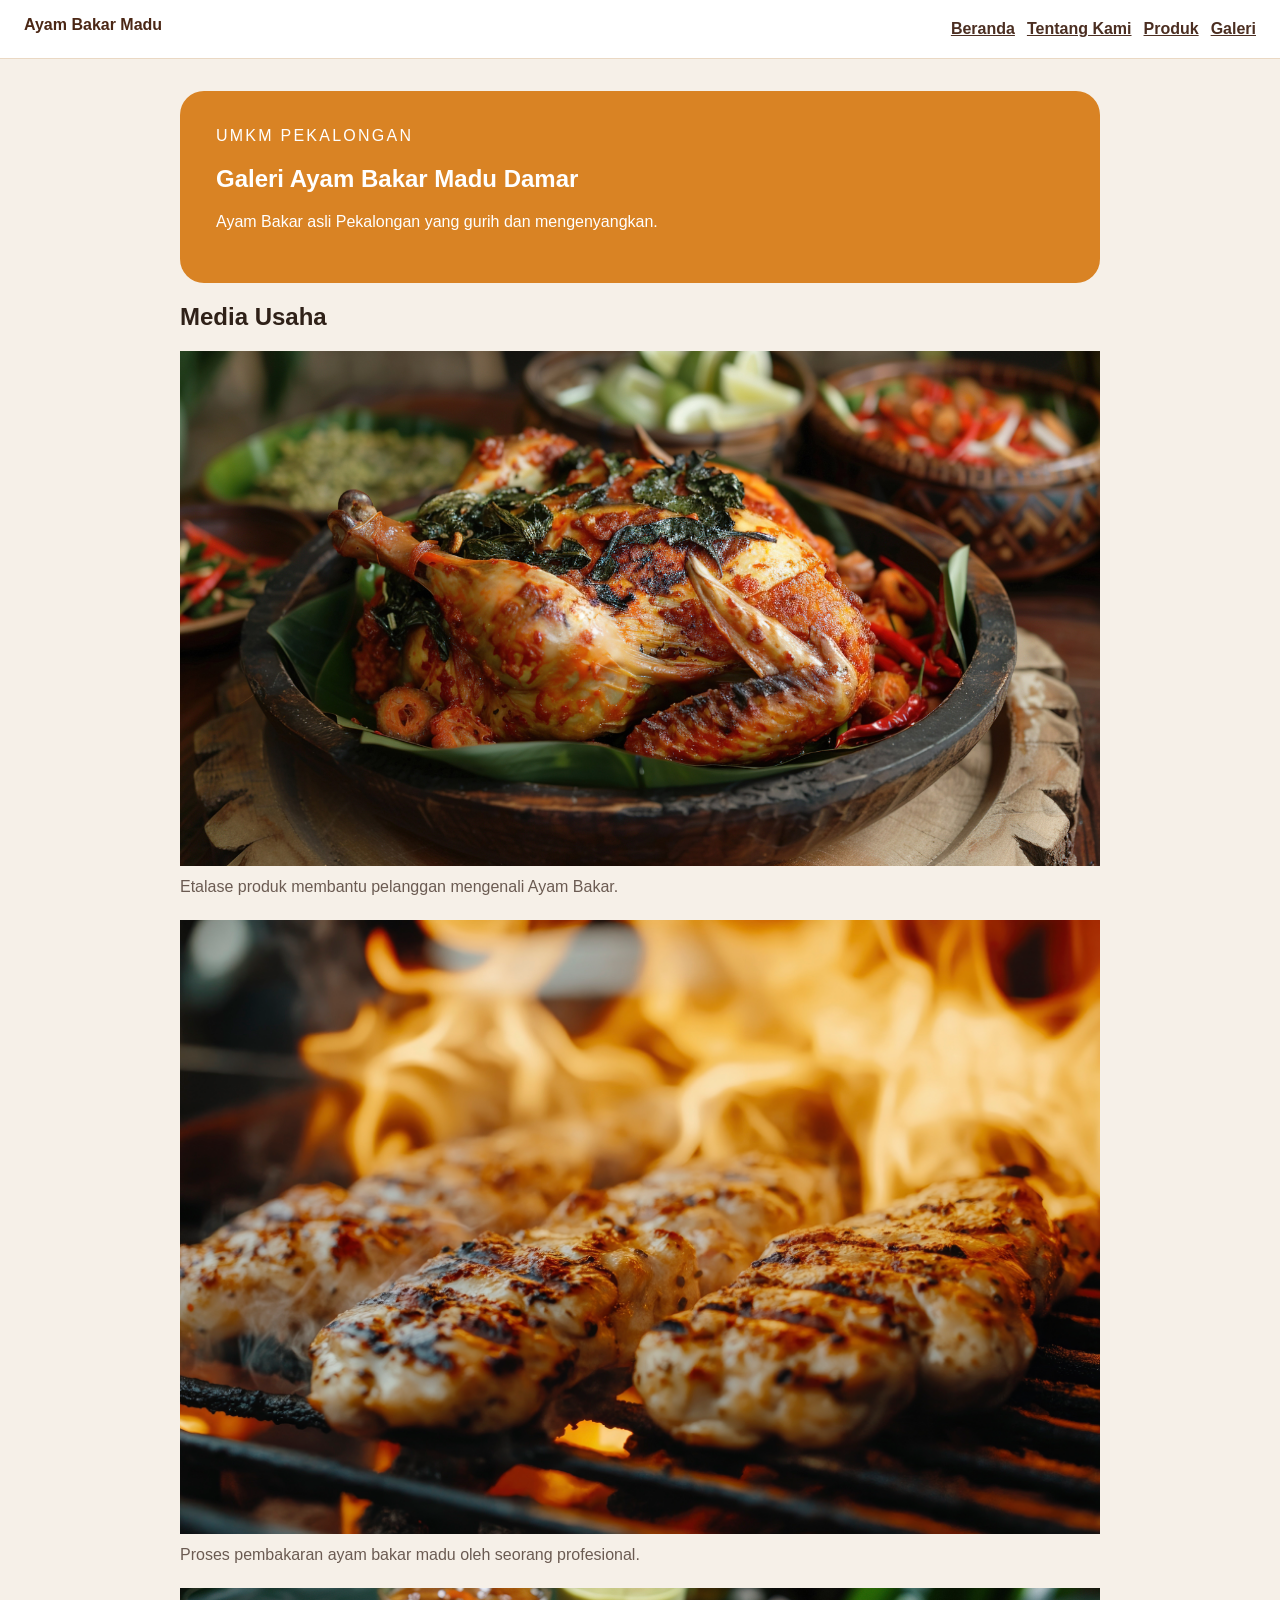
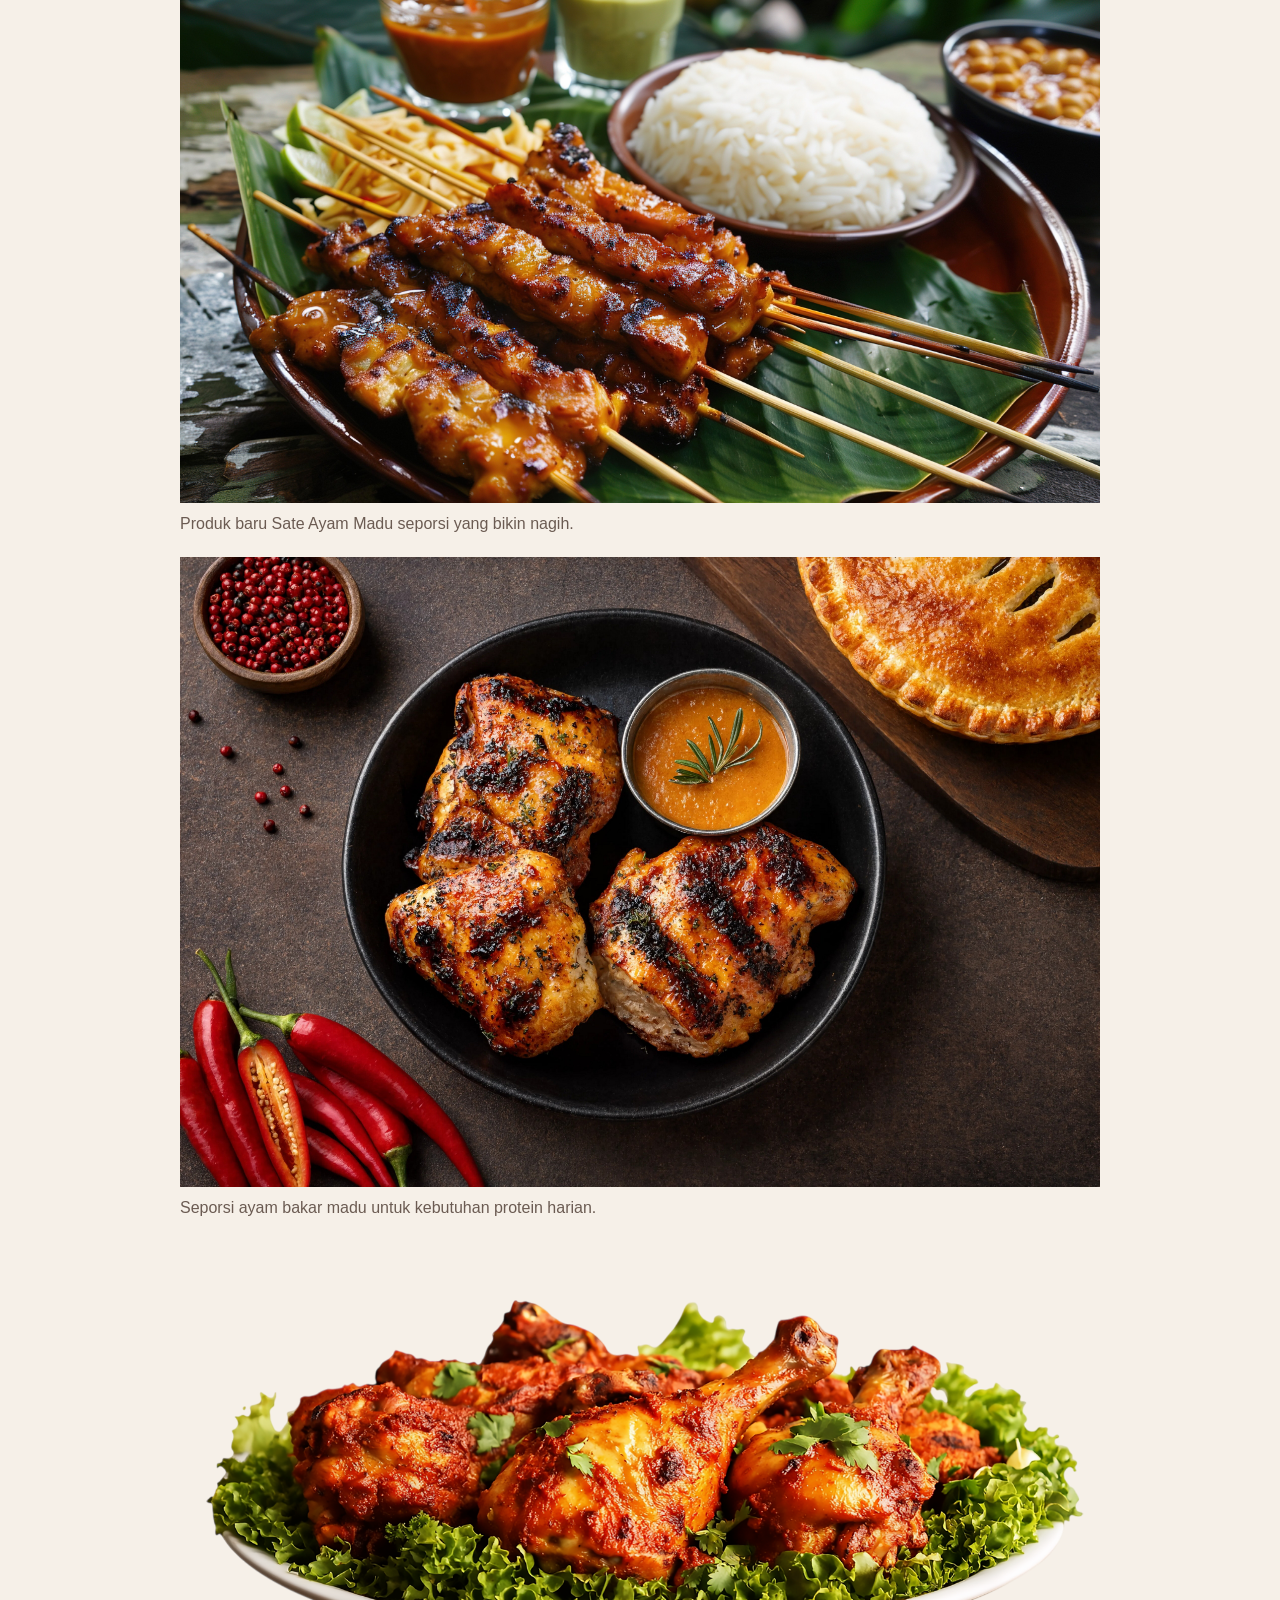
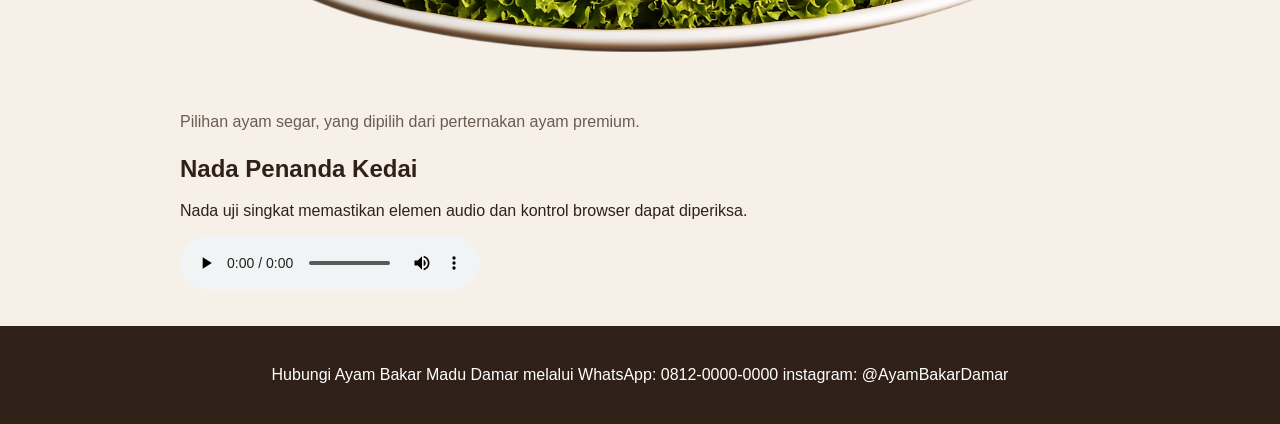
==== galeri.html @ 0b240607 "feat: tambah media dan tabel katalog" ====
<!doctype html>
<html lang="id">
  <head>
    <meta charset="utf-8" />
    <meta name="viewport" content="width=device-width, initial-scale=1" />
    <title>Ayam Bakar Madu Damar - Website UMKM</title>
    <link rel="stylesheet" href="css/style.css" />
  </head>
  <body>
    <header class="site-header">
      <a class="brand" href="#beranda">Ayam Bakar Madu</a>
      <nav aria-label="Navigasi utama">
        <a aria-current="page" href="index.html">Beranda</a>
        <a href="tentang.html">Tentang Kami</a>
        <a href="produk.html">Produk</a>
        <a href="galeri.html">Galeri</a>
      </nav>
    </header>
    <main id="konten" class="page">
              <section class="hero" aria-labelledby="hero-title">
        <p class="eyebrow">UMKM Pekalongan</p>
        <h1>Galeri Ayam Bakar Madu Damar</h1>
        <p>Ayam Bakar asli Pekalongan yang gurih dan mengenyangkan.</p>
      </section>
<section aria-labelledby="media-title">
  <h2 id="media-title">Media Usaha</h2>
  <div class="gallery-list">
    <figure class="media-card">
      <img src="assets/images/ayam1.png" alt="Ayam Bakar Madu Satu Ekor" />
      <figcaption>Etalase produk membantu pelanggan mengenali Ayam Bakar.</figcaption>
    </figure>
    <figure class="media-card">
      <img src="assets/images/ayam5.jpg" alt="Proses membakar ayam bakar madu" />
      <figcaption>Proses pembakaran ayam bakar madu oleh seorang profesional.</figcaption>
    </figure>
    <figure class="media-card">
      <img src="assets/images/ayam2.png" alt="produk baru ayam madu seporsi" />
      <figcaption>Produk baru Sate Ayam Madu seporsi yang bikin nagih.</figcaption>
    </figure>
    <figure class="media-card">
      <img src="assets/images/ayam3.jpg" alt="Ayam bakar madu 1/4" />
      <figcaption>Seporsi ayam bakar madu untuk kebutuhan protein harian.</figcaption>
    </figure>
    <figure class="media-card">
      <img src="assets/images/ayam4.png" alt="Pah Ayam Bakar madu" />
      <figcaption>Pilihan ayam segar, yang dipilih dari perternakan ayam premium.</figcaption>
    </figure>
  </div>
</section>
<section aria-labelledby="audio-title">
  <h2 id="audio-title">Nada Penanda Kedai</h2>
  <p id="audio-note">Nada uji singkat memastikan elemen audio dan kontrol browser dapat diperiksa.</p>
  <audio controls aria-describedby="audio-note" src="assets/audio/パパッ.ogg">
    Browser Anda tidak mendukung pemutar audio.
  </audio>
</section>
    </main>
    <footer class="site-footer">
      <p>Hubungi Ayam Bakar Madu Damar   melalui WhatsApp: 0812-0000-0000 instagram: @AyamBakarDamar</p>
    </footer>
  </body>
</html>
---- css/style.css ----
body {
  margin: 0;
  color: #2f2118;
  background: #f6f0e8;
  font-family: Arial, sans-serif;
}

.page {
  max-width: 920px;
  margin: 0 auto;
  padding: 32px 20px;
}

.hero {
  padding: 36px;
  color: white;
  background: #d98324;
  border-radius: 24px;
}

.eyebrow {
  margin: 0 0 8px;
  letter-spacing: 0.14em;
  text-transform: uppercase;
}

.products {
  padding-left: 1.2rem;
}

button {
  padding: 12px 18px;
  color: #2f2118;
  font-weight: 700;
  cursor: pointer;
  background: #ffd166;
  border: 0;
  border-radius: 999px;
}

button:focus-visible {
  outline: 3px solid #2563eb;
  outline-offset: 3px;
}

.site-header {
  position: sticky;
  top: 0;
  display: flex;
  justify-content: space-between;
  gap: 16px;
  align-items: center;
  padding: 16px 24px;
  background: white;
  border-bottom: 1px solid #ead8c3;
}

nav {
  display: flex;
  gap: 12px;
  flex-wrap: wrap;
}

nav a {
  color: #4b2e21;
  font-weight: 700;
}

a:focus-visible {
  outline: 3px solid #ffd166;
  outline-offset: 4px;
}

.brand {
  display: inline-block;
  margin-bottom: 8px;
  color: #4b2715;
  font-weight: 800;
  text-decoration: none;
}

.site-footer {
  padding: 24px;
  background: #2f2118;
  color: white;
  text-align: center;
}

.nav a[aria-current="page"] {
  font-weight: 800; 
}

.image-menu {
      width: 350px;
    height: 300px;
}

img {
  max-width: 100%;
  height: auto; 
}

figure {
  margin: 0 0 24px;
}

figcaption {
  margin-top: 8px;
  color: #6b5b52;
}

table {
  width: 100%;
  border-collapse: collapse;
}

caption {
  margin-bottom: 8px;
  font-weight: 700;
  text-align: left;
}

th,td {
  padding: 10px;
  text-align: left;
  border: 1px solid #dccbbc;
}
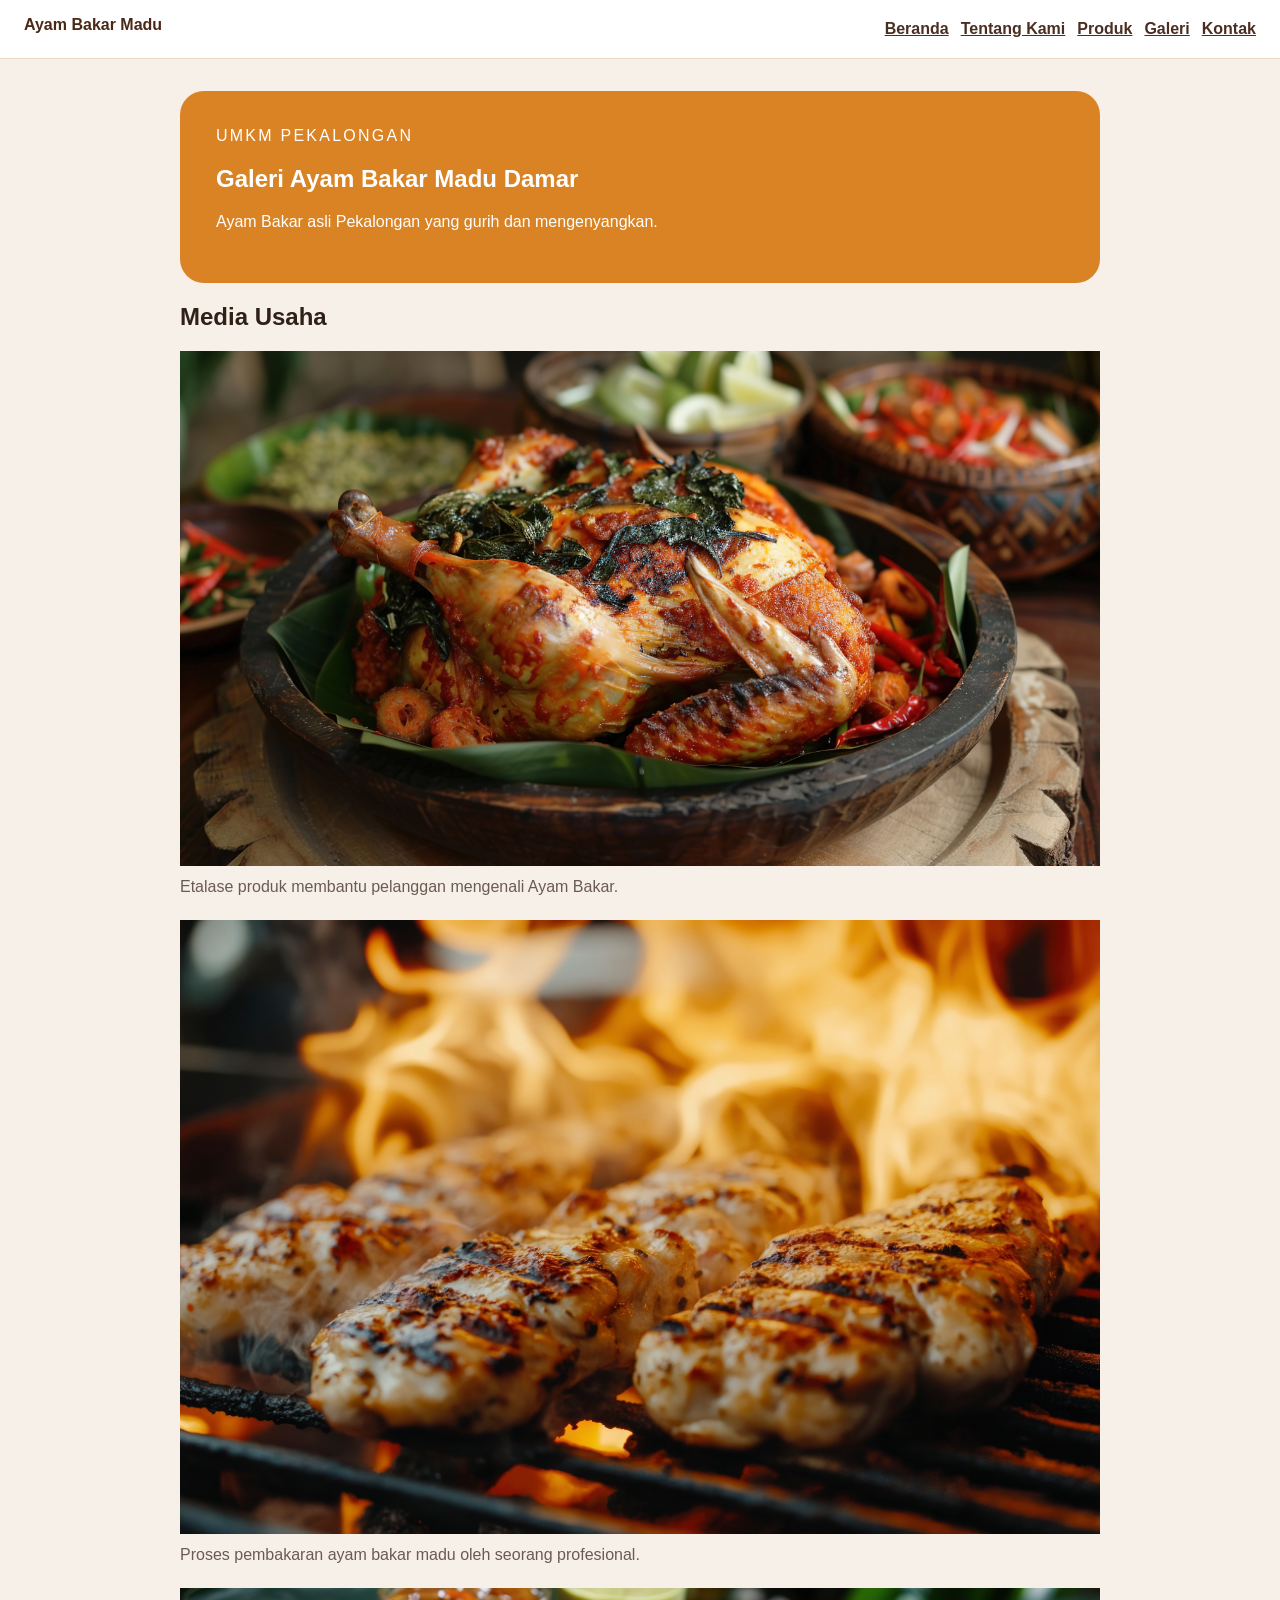
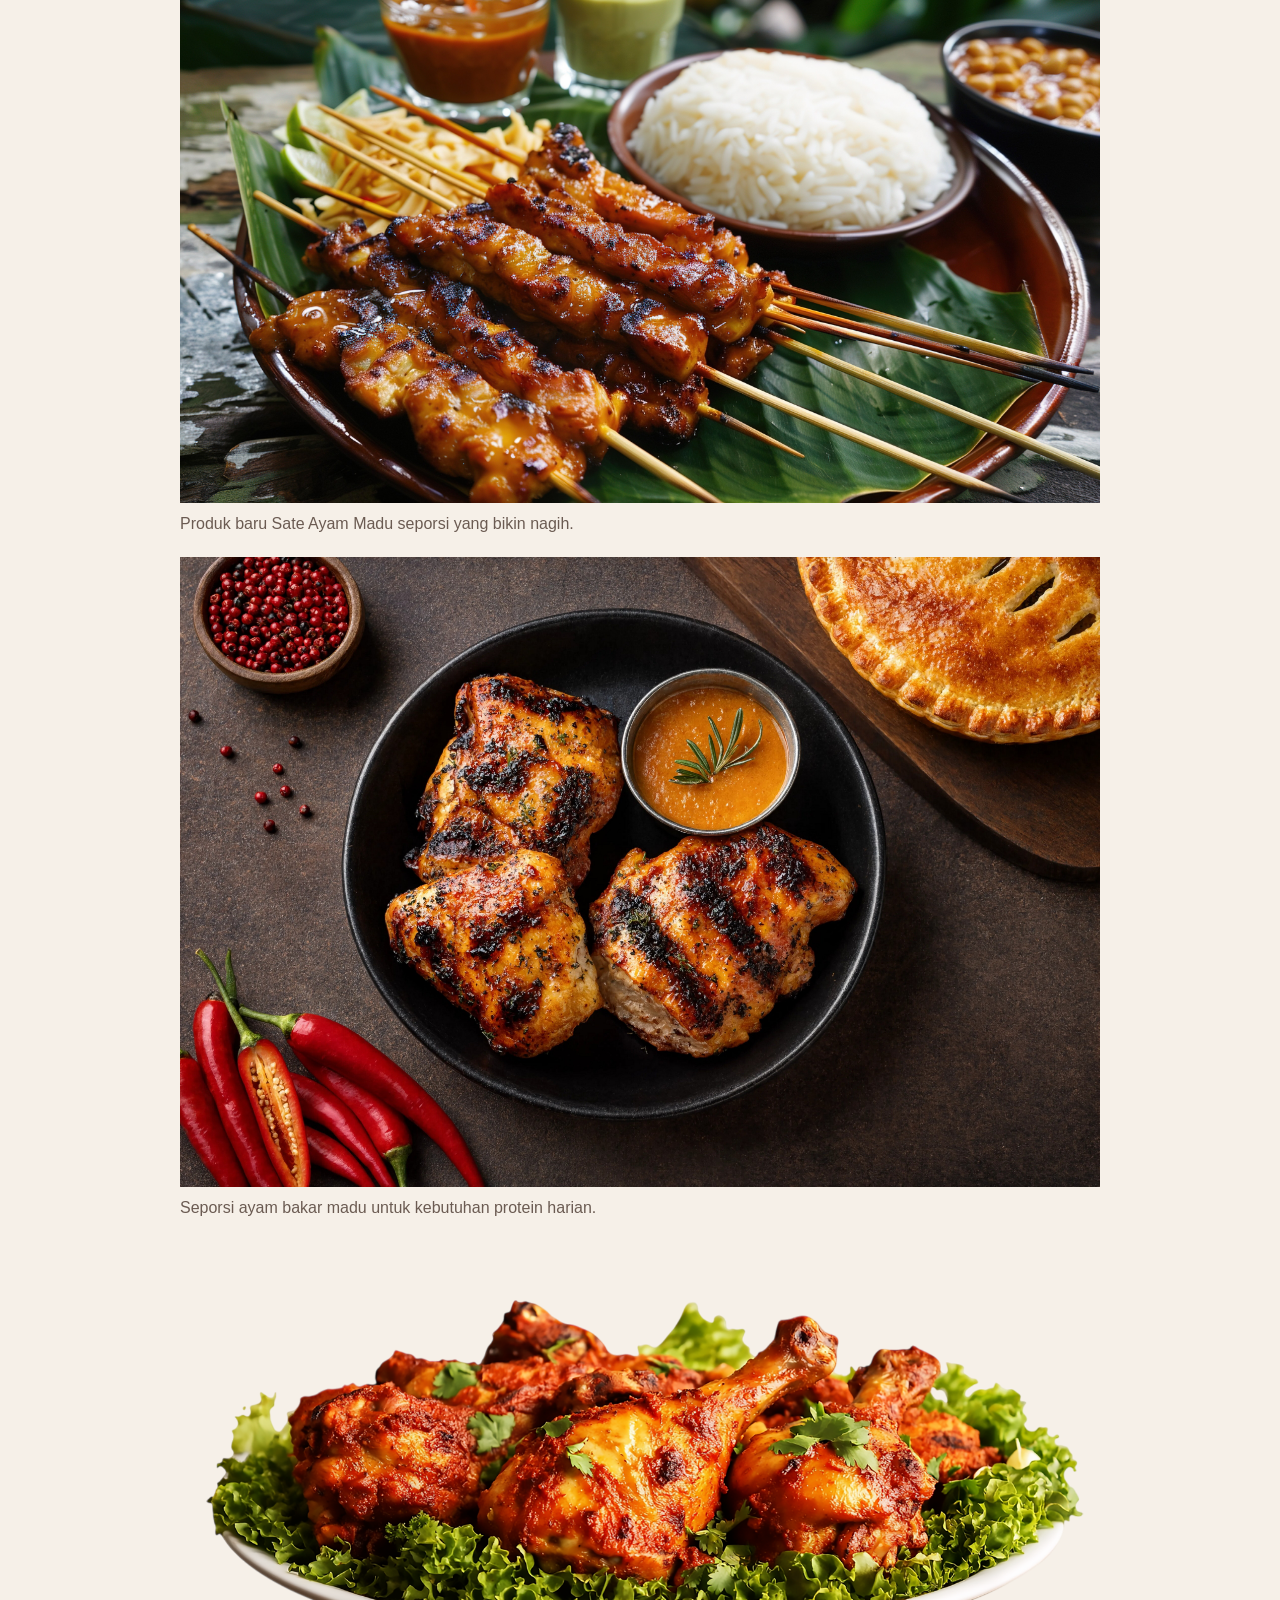
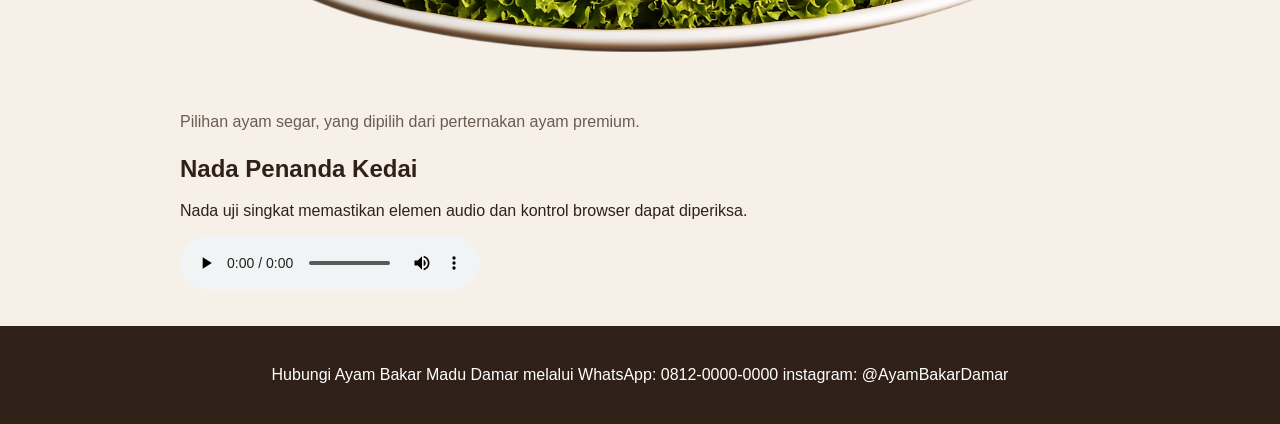
==== commit 3d530433: "feat: tambah form kontak aksesibel dan preview" ====
--- a/galeri.html
+++ b/galeri.html
@@ -14,6 +14,7 @@
         <a href="tentang.html">Tentang Kami</a>
         <a href="produk.html">Produk</a>
         <a href="galeri.html">Galeri</a>
+        <a href="kontak.html">Kontak</a>
       </nav>
     </header>
     <main id="konten" class="page">
--- a/css/style.css
+++ b/css/style.css
@@ -124,4 +124,153 @@
   padding: 10px;
   text-align: left;
   border: 1px solid #dccbbc;
+}
+
+/* Form Styles */
+#form-kontak {
+  margin-top: 24px;
+  background: #ffffff;
+  padding: 28px 32px;
+  border-radius: 16px;
+  border: 1px solid #ead8c3;
+  box-shadow: 0 4px 12px rgba(47, 33, 24, 0.05);
+}
+
+.field {
+  margin-bottom: 20px;
+}
+
+.field label {
+  display: block;
+  margin-bottom: 8px;
+  font-weight: 700;
+  font-size: 0.95rem;
+  color: #4b2e21;
+}
+
+.field input[type="text"],
+.field input[type="email"],
+.field input[type="tel"],
+.field select,
+.field textarea {
+  width: 100%;
+  box-sizing: border-box;
+  padding: 10px 14px;
+  font-size: 1rem;
+  font-family: inherit;
+  color: #2f2118;
+  background-color: #fff;
+  border: 1.5px solid #dccbbc;
+  border-radius: 8px;
+  transition: border-color 0.2s, box-shadow 0.2s;
+}
+
+.field input:focus,
+.field select:focus,
+.field textarea:focus {
+  outline: none;
+  border-color: #d98324;
+  box-shadow: 0 0 0 3px rgba(217, 131, 36, 0.2);
+}
+
+.field textarea {
+  resize: vertical;
+  min-height: 110px;
+}
+
+.field-hint {
+  display: block;
+  margin-top: 6px;
+  font-size: 0.85rem;
+  color: #7a665a;
+}
+
+.form-fieldset {
+  border: 1.5px solid #dccbbc;
+  border-radius: 10px;
+  padding: 16px 20px;
+  margin: 0 0 20px;
+  background: #faf7f2;
+}
+
+.form-fieldset legend {
+  font-weight: 700;
+  font-size: 0.95rem;
+  color: #4b2e21;
+  padding: 0 8px;
+}
+
+.options-group {
+  display: flex;
+  flex-wrap: wrap;
+  gap: 16px;
+  margin-top: 8px;
+}
+
+.option-label {
+  display: inline-flex;
+  align-items: center;
+  gap: 8px;
+  cursor: pointer;
+  font-size: 0.95rem;
+  color: #2f2118;
+  user-select: none;
+}
+
+.option-label input[type="radio"] {
+  cursor: pointer;
+  accent-color: #d98324;
+  width: 18px;
+  height: 18px;
+  margin: 0;
+}
+
+.btn-submit {
+  display: inline-block;
+  background: #d98324;
+  color: white;
+  font-size: 1rem;
+  font-weight: 700;
+  padding: 12px 28px;
+  border: none;
+  border-radius: 8px;
+  cursor: pointer;
+  transition: background-color 0.2s, transform 0.1s;
+}
+
+.btn-submit:hover {
+  background: #b86b1b;
+}
+
+.btn-submit:active {
+  transform: translateY(1px);
+}
+
+.btn-submit:focus-visible {
+  outline: 3px solid #ffd166;
+  outline-offset: 2px;
+}
+
+.preview-section {
+  margin-top: 32px;
+  padding-top: 24px;
+  border-top: 2px dashed #ead8c3;
+}
+
+.preview-section h2 {
+  margin: 0 0 12px;
+  font-size: 1.2rem;
+  color: #4b2e21;
+}
+
+#preview-form {
+  padding: 16px 20px;
+  white-space: pre-wrap;
+  background: #faf7f2;
+  border: 1px solid #dccbbc;
+  border-radius: 8px;
+  font-family: Consolas, Monaco, "Courier New", monospace;
+  font-size: 0.95rem;
+  color: #2f2118;
+  line-height: 1.6;
 }
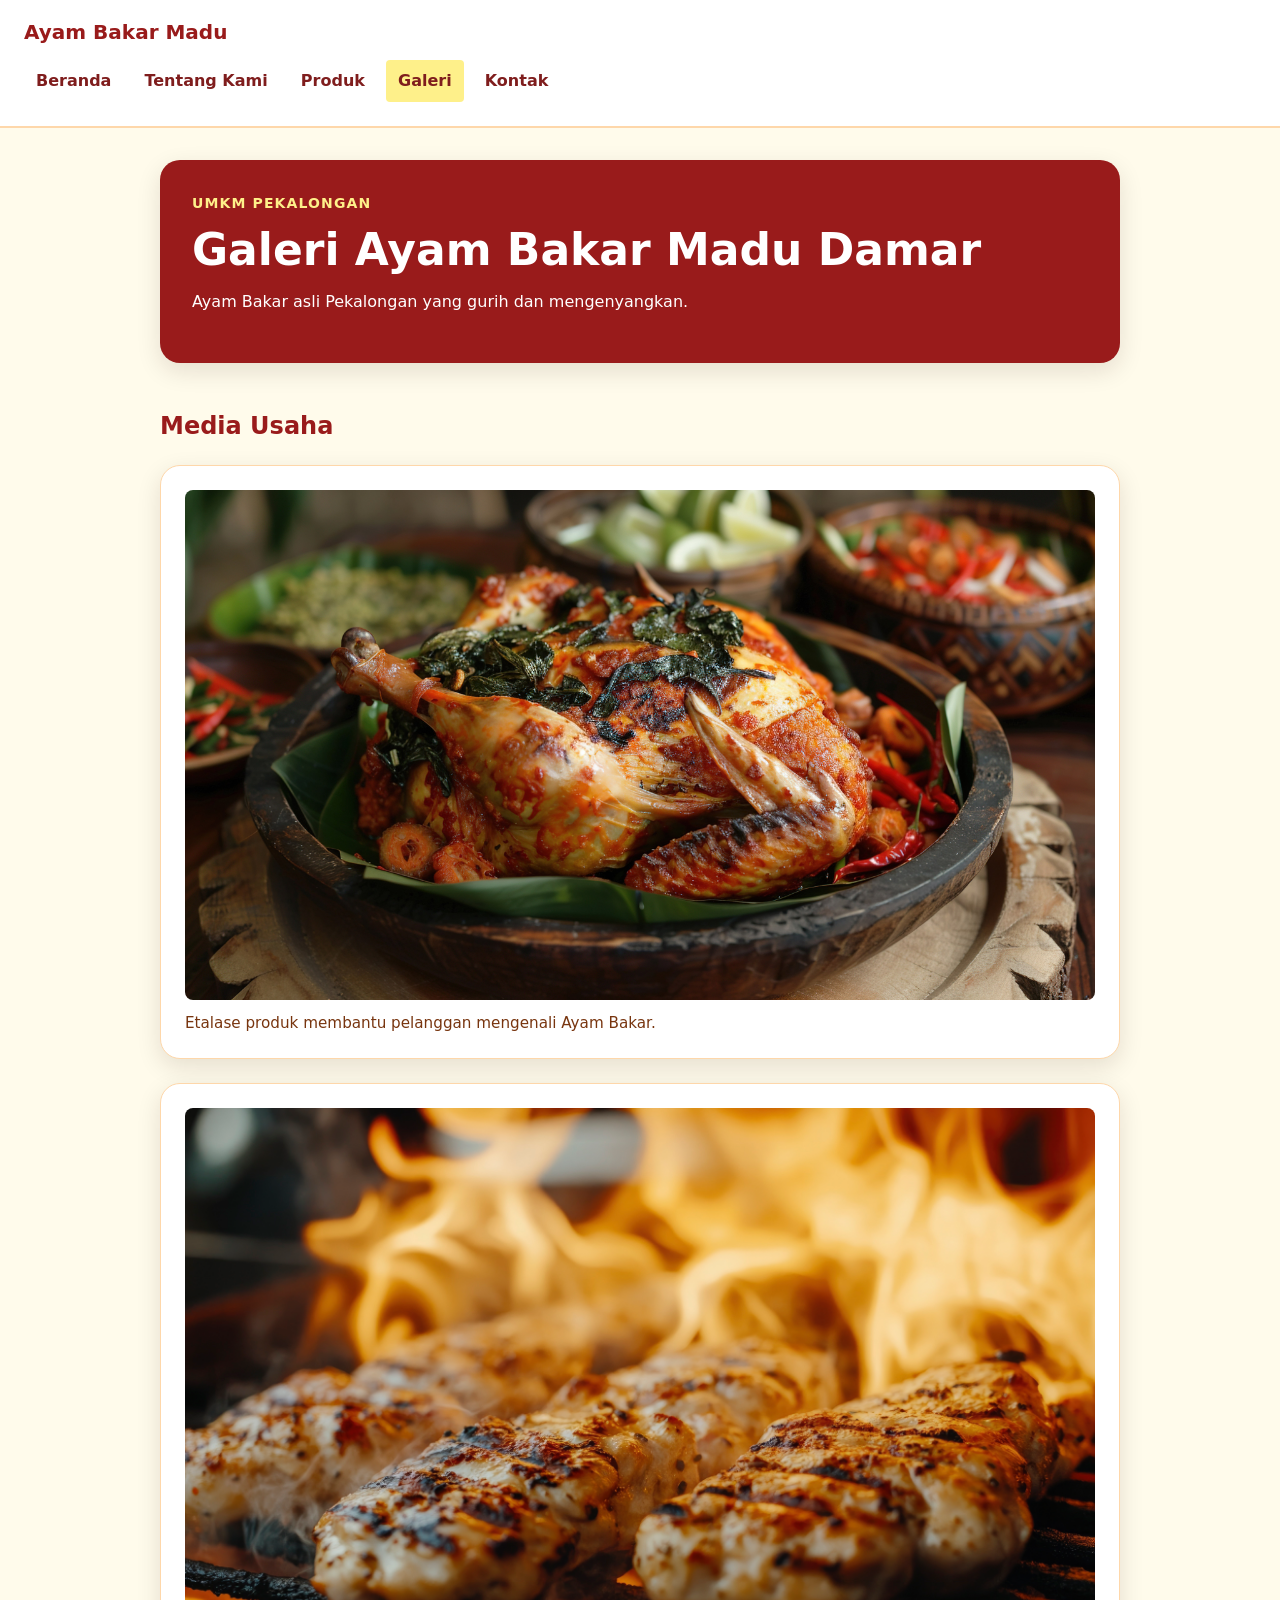
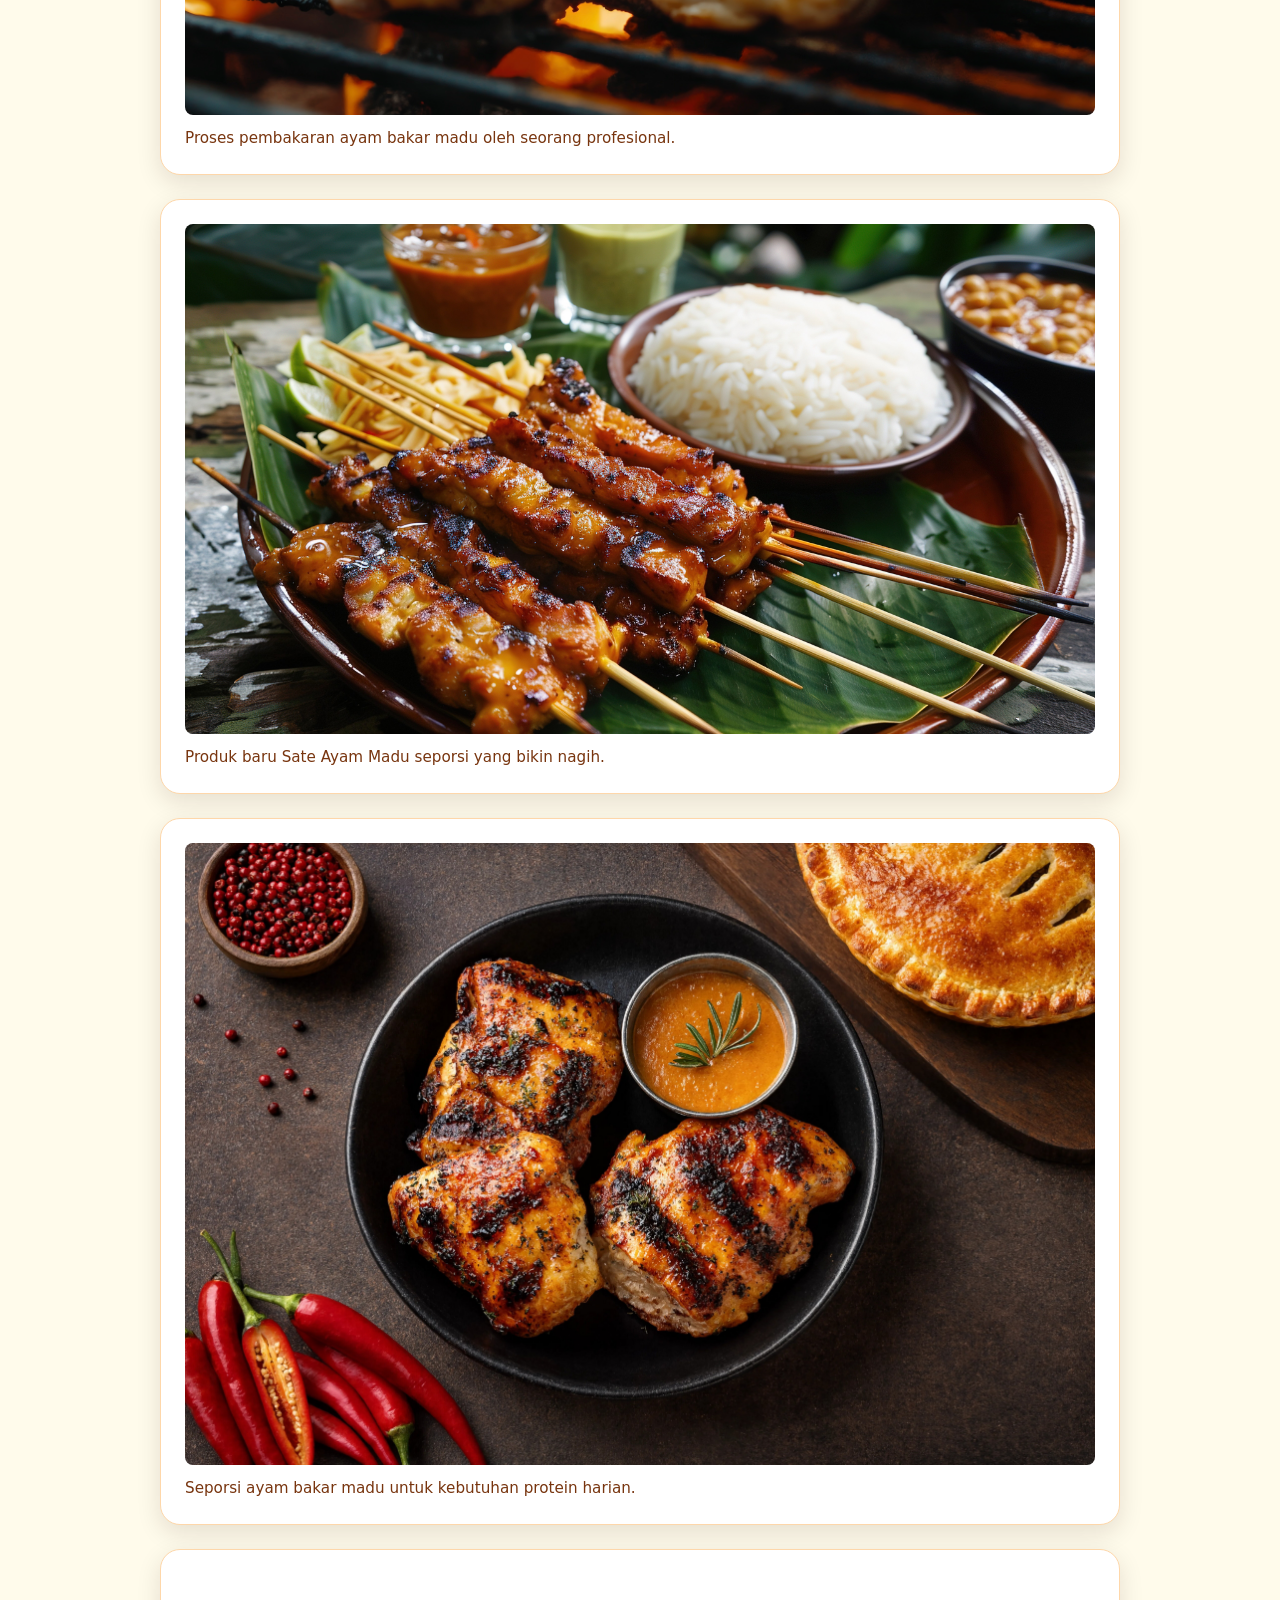
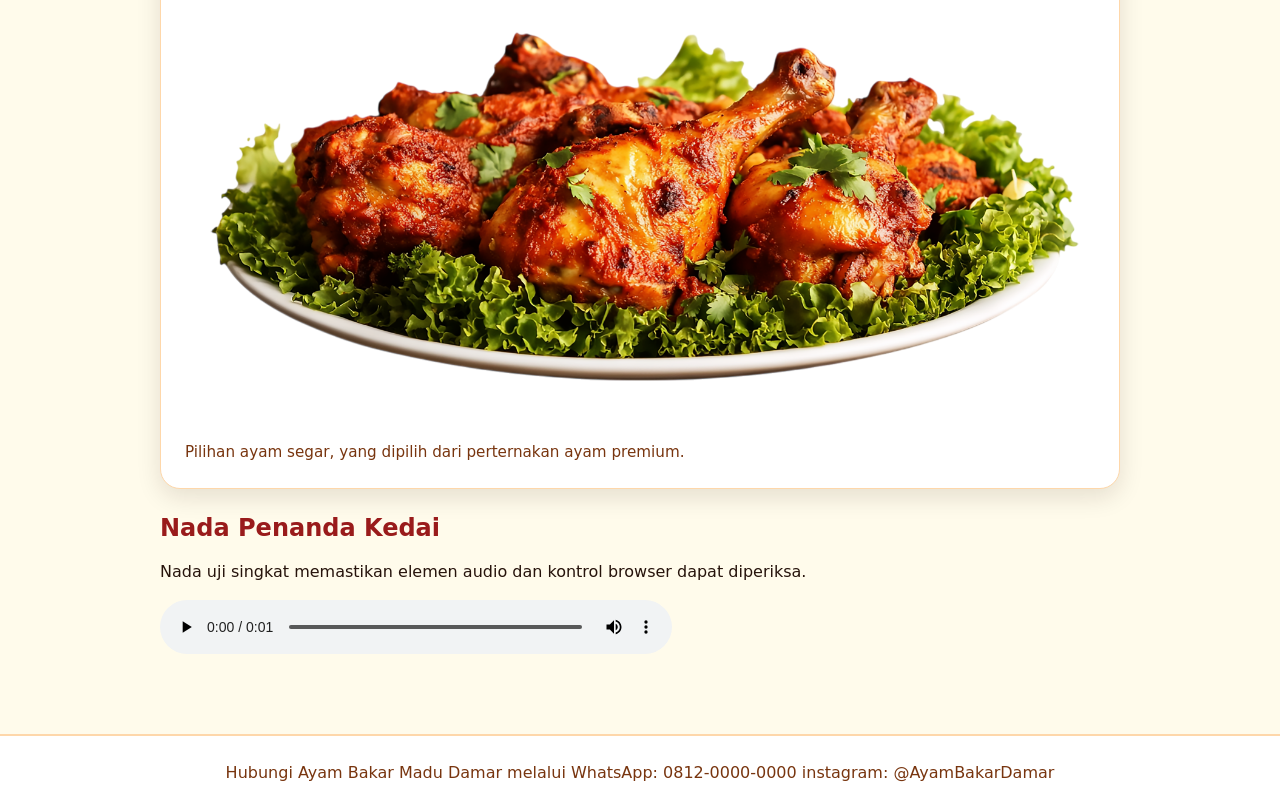
==== commit f8e5e05d: "tugas mandiri - satu variasi tema untuk identitas UMKM" ====
--- a/galeri.html
+++ b/galeri.html
@@ -10,10 +10,10 @@
     <header class="site-header">
       <a class="brand" href="#beranda">Ayam Bakar Madu</a>
       <nav aria-label="Navigasi utama">
-        <a aria-current="page" href="index.html">Beranda</a>
+        <a href="index.html">Beranda</a>
         <a href="tentang.html">Tentang Kami</a>
         <a href="produk.html">Produk</a>
-        <a href="galeri.html">Galeri</a>
+        <a aria-current="page" href="galeri.html">Galeri</a>
         <a href="kontak.html">Kontak</a>
       </nav>
     </header>
@@ -51,7 +51,7 @@
 <section aria-labelledby="audio-title">
   <h2 id="audio-title">Nada Penanda Kedai</h2>
   <p id="audio-note">Nada uji singkat memastikan elemen audio dan kontrol browser dapat diperiksa.</p>
-  <audio controls aria-describedby="audio-note" src="assets/audio/パパッ.ogg">
+  <audio controls aria-describedby="audio-note" src="assets/audio/kururin-kuru-kuruu.mp3">
     Browser Anda tidak mendukung pemutar audio.
   </audio>
 </section>
--- a/css/style.css
+++ b/css/style.css
@@ -1,151 +1,368 @@
+/* ==========================================================================
+   1. DESIGN TOKENS (TEMA: BARA & MADU)
+   ========================================================================== */
+:root {
+  /* Warna Berbasis Fungsi - Identitas Membara (Merah, Oranye, Kuning) */
+  --color-primary: #991b1b;        /* Brand/Header Utama (Merah Bara Membakar) */
+  --color-primary-strong: #7f1d1d; /* Brand Hover & Kontras Gelap (Merah Arang) */
+  --color-primary-soft: #fef08a;   /* Highlight Brand & Active Badge (Kuning Madu) */
+
+  --color-accent: #c2410c;         /* Aksi Interaktif Utama / CTA (Oranye Api) */
+  --color-accent-strong: #9a3412;  /* Aksi Hover CTA (Oranye Bakar Pekat) */
+  --color-accent-soft: #ffedd5;    /* Latar Fieldset & Hover Halus (Krem Oranye Hangat) */
+  --color-brand-glow: #f59e0b;     /* Aksen Kilau Madu Bakar */
+
+  /* Warna Netral & Teks */
+  --color-text: #26130b;           /* Teks Utama (Arang Hangat - Kontras Tinggi) */
+  --color-muted: #78350f;          /* Teks Sekunder/Keterangan (Umber Panggang) */
+  --color-surface: #ffffff;        /* Latar Kartu & Form */
+  --color-surface-soft: #fffbeb;   /* Latar Belakang Halaman (Krem Mentega Hangat) */
+  --color-border: #fed7aa;         /* Garis Pembatas Hangat */
+  --color-focus: #1d4ed8;          /* Indikator Fokus Aksesibel (Royal Blue WCAG AAA) */
+
+  /* Skala Spacing (Termasuk Pasangan Token Baru: Micro & Macro Spacing) */
+  --space-xs: 0.25rem;             /* Pasangan Baru: Micro-spacing (4px) */
+  --space-1: 0.5rem;               /* 8px */
+  --space-2: 0.75rem;              /* 12px */
+  --space-3: 1rem;                 /* 16px */
+  --space-4: 1.5rem;               /* 24px */
+  --space-5: 2rem;                 /* 32px */
+  --space-xl: 3rem;                /* Pasangan Baru: Macro-spacing (48px) */
+
+  /* Skala Radius (Termasuk Pasangan Token Baru: Tight & Large Radius) */
+  --radius-xs: 0.25rem;            /* Pasangan Baru: Tight radius untuk badge/input (4px) */
+  --radius-sm: 0.5rem;             /* 8px */
+  --radius-md: 0.875rem;           /* 14px */
+  --radius-lg: 1.25rem;            /* Pasangan Baru: Large radius untuk card/hero (20px) */
+  --radius-full: 9999px;
+
+  /* Skala Shadow */
+  --shadow-sm: 0 1px 3px rgb(38 19 11 / 0.08);
+  --shadow-card: 0 0.5rem 1.5rem rgb(38 19 11 / 0.12);
+}
+
+/* ==========================================================================
+   2. BASELINE & RESET
+   ========================================================================== */
+*,
+*::before,
+*::after {
+  box-sizing: border-box;
+}
+
+html {
+  color-scheme: light;
+}
+
 body {
   margin: 0;
-  color: #2f2118;
-  background: #f6f0e8;
-  font-family: Arial, sans-serif;
+  color: var(--color-text);
+  background: var(--color-surface-soft);
+  font-family: system-ui, -apple-system, BlinkMacSystemFont, "Segoe UI", Roboto, "Helvetica Neue", Arial, sans-serif;
+  font-size: 1rem;
+  line-height: 1.6;
 }
 
 .page {
-  max-width: 920px;
-  margin: 0 auto;
-  padding: 32px 20px;
-}
-
-.hero {
-  padding: 36px;
-  color: white;
-  background: #d98324;
-  border-radius: 24px;
+  width: min(100% - 2rem, 60rem);
+  margin-inline: auto;
+  padding-block: var(--space-5);
+}
+
+/* ==========================================================================
+   3. TIPOGRAFI
+   ========================================================================== */
+h1,
+h2,
+h3 {
+  color: var(--color-text);
+  line-height: 1.25;
+  text-wrap: balance;
+  margin-top: 0;
+}
+
+h1 {
+  font-size: clamp(2rem, 5vw, 2.75rem);
+  margin-bottom: var(--space-2);
+}
+
+h2 {
+  font-size: 1.5rem;
+  margin-bottom: var(--space-3);
+  color: var(--color-primary);
+}
+
+h3 {
+  font-size: 1.2rem;
+  margin-bottom: var(--space-2);
+}
+
+p,
+li {
+  max-width: 68ch;
+}
+
+p {
+  margin-top: 0;
+  margin-bottom: var(--space-3);
+}
+
+ul {
+  padding-left: var(--space-4);
+  margin-top: 0;
+  margin-bottom: var(--space-4);
+}
+
+li {
+  margin-bottom: var(--space-1);
 }
 
 .eyebrow {
-  margin: 0 0 8px;
-  letter-spacing: 0.14em;
+  display: block;
+  margin-bottom: var(--space-1);
+  color: var(--color-primary);
+  font-size: 0.875rem;
+  font-weight: 800;
+  letter-spacing: 0.08em;
   text-transform: uppercase;
 }
 
-.products {
-  padding-left: 1.2rem;
-}
-
-button {
-  padding: 12px 18px;
-  color: #2f2118;
-  font-weight: 700;
-  cursor: pointer;
-  background: #ffd166;
-  border: 0;
-  border-radius: 999px;
-}
-
-button:focus-visible {
-  outline: 3px solid #2563eb;
-  outline-offset: 3px;
-}
-
+.hero .eyebrow {
+  color: var(--color-primary-soft);
+}
+
+/* ==========================================================================
+   4. KOMPONEN: NAVIGASI & HEADER
+   ========================================================================== */
 .site-header {
-  position: sticky;
-  top: 0;
-  display: flex;
-  justify-content: space-between;
-  gap: 16px;
-  align-items: center;
-  padding: 16px 24px;
-  background: white;
-  border-bottom: 1px solid #ead8c3;
-}
-
-nav {
-  display: flex;
-  gap: 12px;
-  flex-wrap: wrap;
-}
-
-nav a {
-  color: #4b2e21;
-  font-weight: 700;
-}
-
-a:focus-visible {
-  outline: 3px solid #ffd166;
-  outline-offset: 4px;
+  padding: var(--space-3) var(--space-4);
+  background: var(--color-surface);
+  border-bottom: 2px solid var(--color-border);
 }
 
 .brand {
   display: inline-block;
-  margin-bottom: 8px;
-  color: #4b2715;
+  margin-bottom: var(--space-2);
+  color: var(--color-primary);
+  font-size: 1.25rem;
   font-weight: 800;
   text-decoration: none;
 }
 
-.site-footer {
-  padding: 24px;
-  background: #2f2118;
-  color: white;
+.brand:hover {
+  color: var(--color-primary-strong);
+}
+
+nav a,
+.nav a {
+  display: inline-block;
+  padding: var(--space-1) var(--space-2);
+  margin-right: var(--space-xs);
+  margin-bottom: var(--space-1);
+  color: var(--color-primary-strong);
+  font-weight: 700;
+  text-decoration: none;
+  border-radius: var(--radius-xs);
+  transition: background-color 0.2s ease, color 0.2s ease;
+}
+
+nav a:hover,
+.nav a:hover {
+  background: var(--color-accent-soft);
+  color: var(--color-accent-strong);
+}
+
+nav a[aria-current="page"],
+.nav a[aria-current="page"] {
+  background: var(--color-primary-soft);
+  color: var(--color-primary-strong);
+  font-weight: 800;
+}
+
+.nav ul {
+  padding: 0;
+  margin: 0;
+  list-style: none;
+}
+
+.nav li {
+  display: inline-block;
+  margin-right: var(--space-xs);
+  margin-bottom: var(--space-1);
+}
+
+/* ==========================================================================
+   5. KOMPONEN: HERO
+   ========================================================================== */
+.hero {
+  margin-bottom: var(--space-xl);
+  padding: var(--space-5);
+  color: var(--color-surface);
+  background: var(--color-primary);
+  border-radius: var(--radius-lg);
+  box-shadow: var(--shadow-card);
+}
+
+.hero h1,
+.hero p {
+  color: var(--color-surface);
+}
+
+.hero button,
+.hero .button {
+  margin-top: var(--space-2);
+  color: var(--color-primary-strong);
+  background: var(--color-primary-soft);
+  border-radius: var(--radius-sm);
+  font-weight: 800;
+}
+
+.hero button:hover,
+.hero .button:hover {
+  color: var(--color-primary-strong);
+  background: var(--color-brand-glow);
+}
+
+/* ==========================================================================
+   6. KOMPONEN: TOMBOL
+   ========================================================================== */
+button,
+.button,
+.btn-submit {
+  display: inline-block;
+  padding: var(--space-2) var(--space-4);
+  font-family: inherit;
+  font-size: 1rem;
+  font-weight: 700;
+  line-height: 1.5;
   text-align: center;
-}
-
-.nav a[aria-current="page"] {
-  font-weight: 800; 
-}
-
-.image-menu {
-      width: 350px;
-    height: 300px;
+  text-decoration: none;
+  color: var(--color-surface);
+  background: var(--color-accent);
+  border: 1px solid transparent;
+  border-radius: var(--radius-sm);
+  box-shadow: var(--shadow-sm);
+  cursor: pointer;
+  transition: background-color 0.2s ease, transform 0.1s ease;
+}
+
+button:hover,
+.button:hover,
+.btn-submit:hover {
+  background: var(--color-accent-strong);
+  color: var(--color-surface);
+}
+
+button:active,
+.button:active,
+.btn-submit:active {
+  transform: translateY(1px);
+}
+
+/* ==========================================================================
+   7. KOMPONEN: CARD & MEDIA
+   ========================================================================== */
+.info-card,
+.media-card {
+  margin-block: var(--space-4);
+  padding: var(--space-4);
+  background: var(--color-surface);
+  border: 1px solid var(--color-border);
+  border-radius: var(--radius-lg);
+  box-shadow: var(--shadow-card);
+}
+
+.info-card p:last-child {
+  margin-bottom: 0;
+}
+
+figure {
+  margin-inline: 0;
+}
+
+figcaption {
+  margin-top: var(--space-2);
+  color: var(--color-muted);
+  font-size: 0.95rem;
+  line-height: 1.5;
 }
 
 img {
   max-width: 100%;
-  height: auto; 
-}
-
-figure {
-  margin: 0 0 24px;
-}
-
-figcaption {
-  margin-top: 8px;
-  color: #6b5b52;
-}
-
+  height: auto;
+  border-radius: var(--radius-sm);
+}
+
+.media-card img {
+  display: block;
+  width: 100%;
+  margin-bottom: var(--space-2);
+}
+
+audio {
+  display: block;
+  width: 100%;
+  max-width: 32rem;
+  margin-top: var(--space-2);
+  border-radius: var(--radius-sm);
+}
+
+/* ==========================================================================
+   8. KOMPONEN: TABEL
+   ========================================================================== */
 table {
   width: 100%;
   border-collapse: collapse;
+  margin-block: var(--space-4);
+  background: var(--color-surface);
+  border: 1px solid var(--color-border);
+  border-radius: var(--radius-md);
+  box-shadow: var(--shadow-card);
 }
 
 caption {
-  margin-bottom: 8px;
+  margin-bottom: var(--space-2);
+  color: var(--color-muted);
   font-weight: 700;
   text-align: left;
 }
 
-th,td {
-  padding: 10px;
+th,
+td {
+  padding: var(--space-2) var(--space-3);
   text-align: left;
-  border: 1px solid #dccbbc;
-}
-
-/* Form Styles */
+  border: 1px solid var(--color-border);
+}
+
+th {
+  background: var(--color-accent-soft);
+  color: var(--color-primary-strong);
+  font-weight: 700;
+}
+
+/* ==========================================================================
+   9. KOMPONEN: FORM
+   ========================================================================== */
+form,
 #form-kontak {
-  margin-top: 24px;
-  background: #ffffff;
-  padding: 28px 32px;
-  border-radius: 16px;
-  border: 1px solid #ead8c3;
-  box-shadow: 0 4px 12px rgba(47, 33, 24, 0.05);
+  margin-block: var(--space-4);
+  padding: var(--space-4);
+  background: var(--color-surface);
+  border: 1px solid var(--color-border);
+  border-radius: var(--radius-lg);
+  box-shadow: var(--shadow-card);
 }
 
 .field {
-  margin-bottom: 20px;
-}
-
-.field label {
+  margin-bottom: var(--space-3);
+}
+
+.field label,
+legend {
   display: block;
-  margin-bottom: 8px;
-  font-weight: 700;
-  font-size: 0.95rem;
-  color: #4b2e21;
+  margin-bottom: var(--space-1);
+  font-weight: 700;
+  color: var(--color-primary-strong);
 }
 
 .field input[type="text"],
@@ -154,123 +371,123 @@
 .field select,
 .field textarea {
   width: 100%;
-  box-sizing: border-box;
-  padding: 10px 14px;
+  padding: var(--space-2);
+  color: var(--color-text);
+  font-family: inherit;
   font-size: 1rem;
-  font-family: inherit;
-  color: #2f2118;
-  background-color: #fff;
-  border: 1.5px solid #dccbbc;
-  border-radius: 8px;
-  transition: border-color 0.2s, box-shadow 0.2s;
-}
-
-.field input:focus,
-.field select:focus,
-.field textarea:focus {
-  outline: none;
-  border-color: #d98324;
-  box-shadow: 0 0 0 3px rgba(217, 131, 36, 0.2);
+  background: var(--color-surface);
+  border: 1px solid var(--color-border);
+  border-radius: var(--radius-xs);
+  transition: border-color 0.2s ease, box-shadow 0.2s ease;
 }
 
 .field textarea {
   resize: vertical;
-  min-height: 110px;
+  min-height: 7rem;
 }
 
 .field-hint {
   display: block;
-  margin-top: 6px;
+  margin-top: var(--space-xs);
   font-size: 0.85rem;
-  color: #7a665a;
-}
-
+  color: var(--color-muted);
+}
+
+fieldset,
 .form-fieldset {
-  border: 1.5px solid #dccbbc;
-  border-radius: 10px;
-  padding: 16px 20px;
-  margin: 0 0 20px;
-  background: #faf7f2;
-}
-
+  margin: 0 0 var(--space-4);
+  padding: var(--space-3);
+  background: var(--color-accent-soft);
+  border: 1px solid var(--color-border);
+  border-radius: var(--radius-xs);
+}
+
+fieldset legend,
 .form-fieldset legend {
-  font-weight: 700;
+  padding-inline: var(--space-1);
   font-size: 0.95rem;
-  color: #4b2e21;
-  padding: 0 8px;
+  font-weight: 700;
+  color: var(--color-primary-strong);
 }
 
 .options-group {
-  display: flex;
-  flex-wrap: wrap;
-  gap: 16px;
-  margin-top: 8px;
+  margin-top: var(--space-1);
 }
 
 .option-label {
-  display: inline-flex;
-  align-items: center;
-  gap: 8px;
+  display: inline-block;
+  margin-right: var(--space-3);
+  margin-bottom: var(--space-1);
+  font-size: 0.95rem;
+  color: var(--color-text);
   cursor: pointer;
-  font-size: 0.95rem;
-  color: #2f2118;
-  user-select: none;
-}
-
-.option-label input[type="radio"] {
+  vertical-align: middle;
+}
+
+.option-label input[type="radio"],
+.option-label input[type="checkbox"],
+input[type="radio"],
+input[type="checkbox"] {
+  width: auto;
+  margin-right: var(--space-1);
   cursor: pointer;
-  accent-color: #d98324;
-  width: 18px;
-  height: 18px;
-  margin: 0;
-}
-
-.btn-submit {
-  display: inline-block;
-  background: #d98324;
-  color: white;
-  font-size: 1rem;
-  font-weight: 700;
-  padding: 12px 28px;
-  border: none;
-  border-radius: 8px;
-  cursor: pointer;
-  transition: background-color 0.2s, transform 0.1s;
-}
-
-.btn-submit:hover {
-  background: #b86b1b;
-}
-
-.btn-submit:active {
-  transform: translateY(1px);
-}
-
-.btn-submit:focus-visible {
-  outline: 3px solid #ffd166;
-  outline-offset: 2px;
+  accent-color: var(--color-accent);
+  vertical-align: middle;
 }
 
 .preview-section {
-  margin-top: 32px;
-  padding-top: 24px;
-  border-top: 2px dashed #ead8c3;
+  margin-top: var(--space-5);
+  padding-top: var(--space-4);
+  border-top: 2px dashed var(--color-border);
 }
 
 .preview-section h2 {
-  margin: 0 0 12px;
-  font-size: 1.2rem;
-  color: #4b2e21;
+  margin-bottom: var(--space-2);
+  font-size: 1.25rem;
+  color: var(--color-primary);
 }
 
 #preview-form {
-  padding: 16px 20px;
+  padding: var(--space-3);
   white-space: pre-wrap;
-  background: #faf7f2;
-  border: 1px solid #dccbbc;
-  border-radius: 8px;
+  background: var(--color-surface-soft);
+  border: 1px solid var(--color-border);
+  border-radius: var(--radius-xs);
   font-family: Consolas, Monaco, "Courier New", monospace;
   font-size: 0.95rem;
-  color: #2f2118;
+  color: var(--color-text);
   line-height: 1.6;
+}
+
+/* ==========================================================================
+   10. KOMPONEN: FOOTER
+   ========================================================================== */
+.site-footer {
+  margin-top: var(--space-xl);
+  padding: var(--space-4);
+  color: var(--color-muted);
+  text-align: center;
+  background: var(--color-surface);
+  border-top: 2px solid var(--color-border);
+}
+
+.site-footer p {
+  margin-bottom: 0;
+  max-width: none;
+}
+
+/* ==========================================================================
+   11. FOCUS INDICATOR
+   ========================================================================== */
+:focus-visible {
+  outline: 3px solid var(--color-focus);
+  outline-offset: 2px;
+}
+
+.field input:focus-visible,
+.field select:focus-visible,
+.field textarea:focus-visible {
+  outline: 3px solid var(--color-focus);
+  outline-offset: 1px;
+  border-color: var(--color-focus);
 }
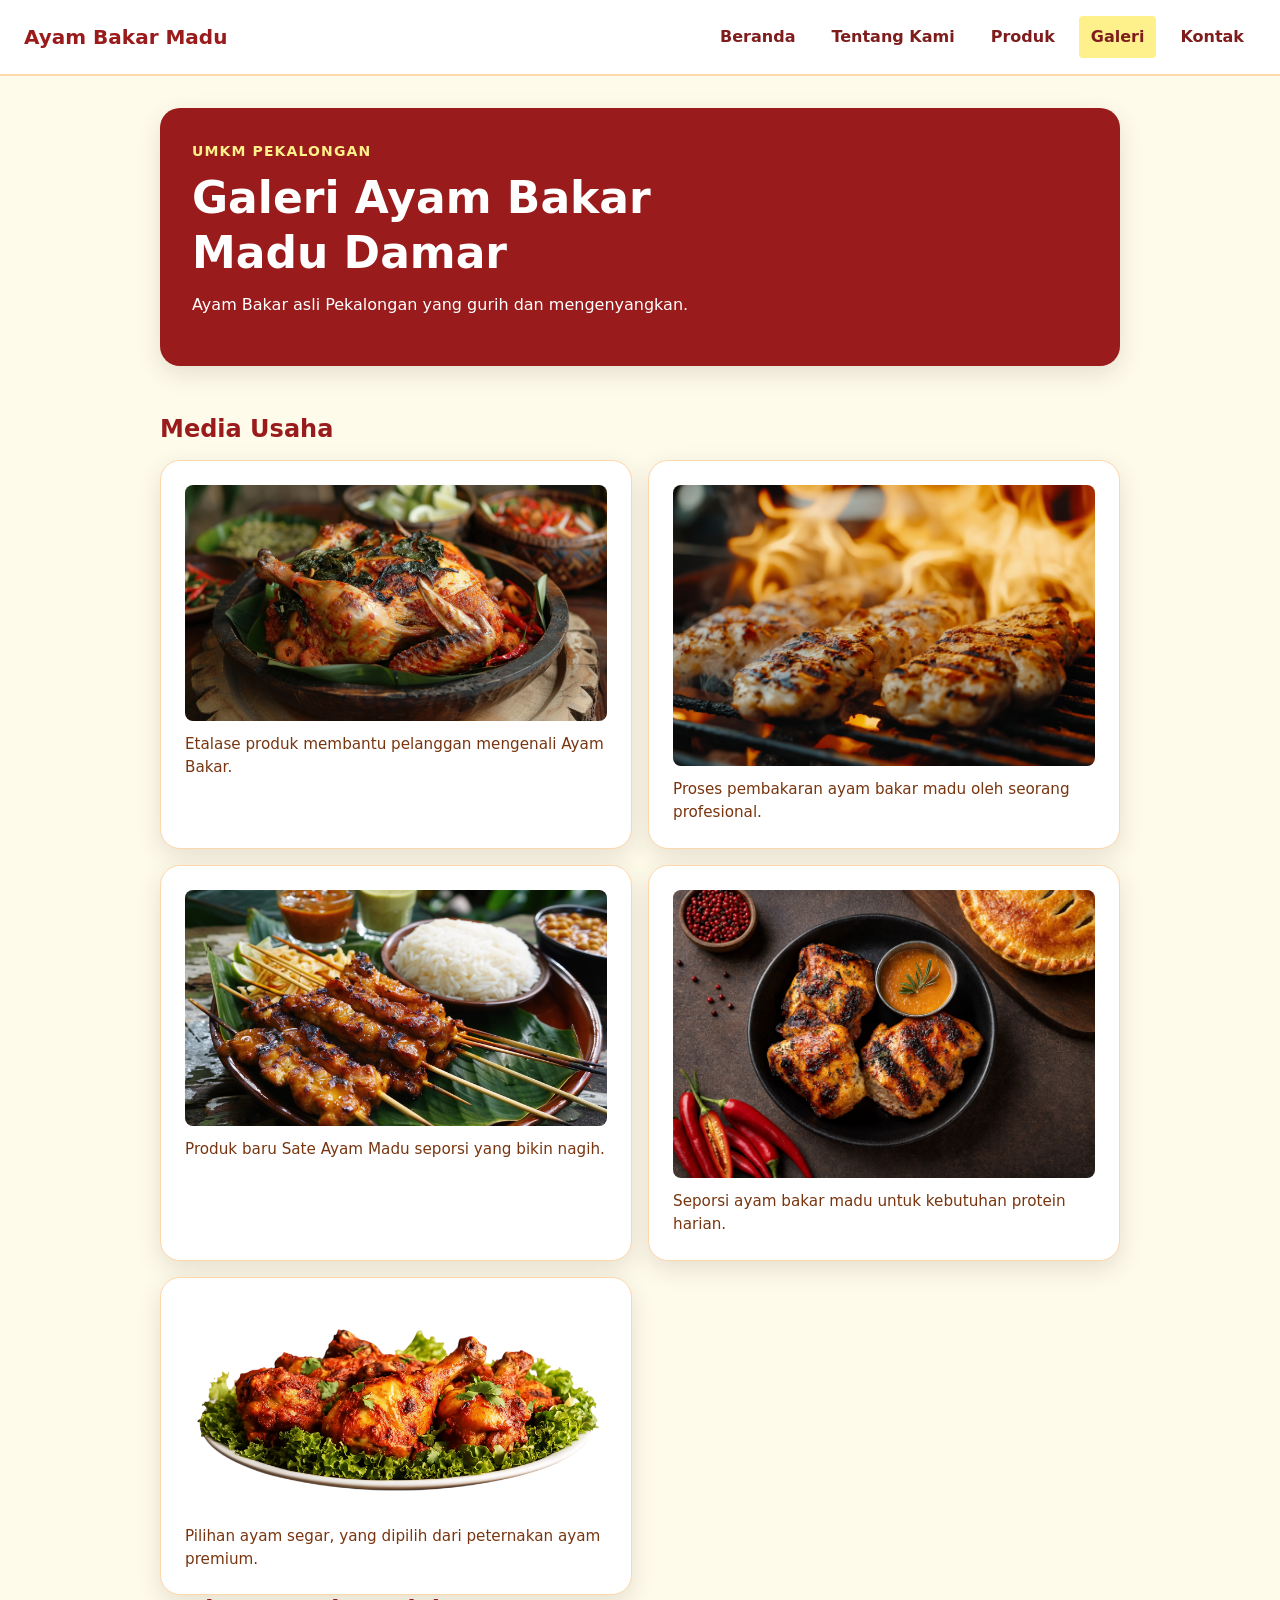
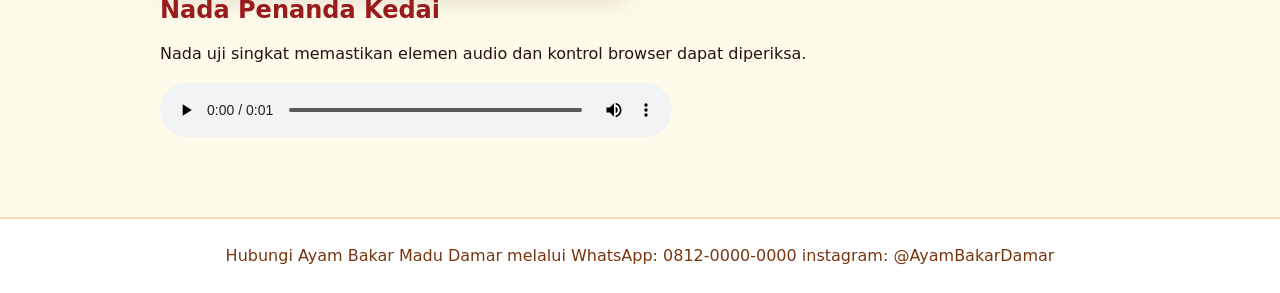
==== commit fd8fa3b2: "feat: bangun layout flexbox dan grid" ====
--- a/galeri.html
+++ b/galeri.html
@@ -8,8 +8,8 @@
   </head>
   <body>
     <header class="site-header">
-      <a class="brand" href="#beranda">Ayam Bakar Madu</a>
-      <nav aria-label="Navigasi utama">
+      <a class="brand" href="index.html">Ayam Bakar Madu</a>
+      <nav class="nav" aria-label="Navigasi utama">
         <a href="index.html">Beranda</a>
         <a href="tentang.html">Tentang Kami</a>
         <a href="produk.html">Produk</a>
@@ -18,46 +18,48 @@
       </nav>
     </header>
     <main id="konten" class="page">
-              <section class="hero" aria-labelledby="hero-title">
-        <p class="eyebrow">UMKM Pekalongan</p>
-        <h1>Galeri Ayam Bakar Madu Damar</h1>
-        <p>Ayam Bakar asli Pekalongan yang gurih dan mengenyangkan.</p>
+      <section class="hero" aria-labelledby="hero-title">
+        <div class="hero-content">
+          <p class="eyebrow">UMKM Pekalongan</p>
+          <h1 id="hero-title">Galeri Ayam Bakar Madu Damar</h1>
+          <p>Ayam Bakar asli Pekalongan yang gurih dan mengenyangkan.</p>
+        </div>
       </section>
-<section aria-labelledby="media-title">
-  <h2 id="media-title">Media Usaha</h2>
-  <div class="gallery-list">
-    <figure class="media-card">
-      <img src="assets/images/ayam1.png" alt="Ayam Bakar Madu Satu Ekor" />
-      <figcaption>Etalase produk membantu pelanggan mengenali Ayam Bakar.</figcaption>
-    </figure>
-    <figure class="media-card">
-      <img src="assets/images/ayam5.jpg" alt="Proses membakar ayam bakar madu" />
-      <figcaption>Proses pembakaran ayam bakar madu oleh seorang profesional.</figcaption>
-    </figure>
-    <figure class="media-card">
-      <img src="assets/images/ayam2.png" alt="produk baru ayam madu seporsi" />
-      <figcaption>Produk baru Sate Ayam Madu seporsi yang bikin nagih.</figcaption>
-    </figure>
-    <figure class="media-card">
-      <img src="assets/images/ayam3.jpg" alt="Ayam bakar madu 1/4" />
-      <figcaption>Seporsi ayam bakar madu untuk kebutuhan protein harian.</figcaption>
-    </figure>
-    <figure class="media-card">
-      <img src="assets/images/ayam4.png" alt="Pah Ayam Bakar madu" />
-      <figcaption>Pilihan ayam segar, yang dipilih dari perternakan ayam premium.</figcaption>
-    </figure>
-  </div>
-</section>
-<section aria-labelledby="audio-title">
-  <h2 id="audio-title">Nada Penanda Kedai</h2>
-  <p id="audio-note">Nada uji singkat memastikan elemen audio dan kontrol browser dapat diperiksa.</p>
-  <audio controls aria-describedby="audio-note" src="assets/audio/kururin-kuru-kuruu.mp3">
-    Browser Anda tidak mendukung pemutar audio.
-  </audio>
-</section>
+      <section aria-labelledby="media-title">
+        <h2 id="media-title">Media Usaha</h2>
+        <div class="gallery-grid">
+          <figure class="media-card">
+            <img src="assets/images/ayam1.png" alt="Ayam Bakar Madu Satu Ekor" />
+            <figcaption>Etalase produk membantu pelanggan mengenali Ayam Bakar.</figcaption>
+          </figure>
+          <figure class="media-card">
+            <img src="assets/images/ayam5.jpg" alt="Proses membakar ayam bakar madu" />
+            <figcaption>Proses pembakaran ayam bakar madu oleh seorang profesional.</figcaption>
+          </figure>
+          <figure class="media-card">
+            <img src="assets/images/ayam2.png" alt="produk baru ayam madu seporsi" />
+            <figcaption>Produk baru Sate Ayam Madu seporsi yang bikin nagih.</figcaption>
+          </figure>
+          <figure class="media-card">
+            <img src="assets/images/ayam3.jpg" alt="Ayam bakar madu 1/4" />
+            <figcaption>Seporsi ayam bakar madu untuk kebutuhan protein harian.</figcaption>
+          </figure>
+          <figure class="media-card">
+            <img src="assets/images/ayam4.png" alt="Paha Ayam Bakar madu" />
+            <figcaption>Pilihan ayam segar, yang dipilih dari peternakan ayam premium.</figcaption>
+          </figure>
+        </div>
+      </section>
+      <section aria-labelledby="audio-title">
+        <h2 id="audio-title">Nada Penanda Kedai</h2>
+        <p id="audio-note">Nada uji singkat memastikan elemen audio dan kontrol browser dapat diperiksa.</p>
+        <audio controls aria-describedby="audio-note" src="assets/audio/kururin-kuru-kuruu.mp3">
+          Browser Anda tidak mendukung pemutar audio.
+        </audio>
+      </section>
     </main>
     <footer class="site-footer">
-      <p>Hubungi Ayam Bakar Madu Damar   melalui WhatsApp: 0812-0000-0000 instagram: @AyamBakarDamar</p>
+      <p>Hubungi Ayam Bakar Madu Damar melalui WhatsApp: 0812-0000-0000 instagram: @AyamBakarDamar</p>
     </footer>
   </body>
 </html>
--- a/css/style.css
+++ b/css/style.css
@@ -132,9 +132,13 @@
 }
 
 /* ==========================================================================
-   4. KOMPONEN: NAVIGASI & HEADER
+   4. KOMPONEN: NAVIGASI & HEADER (FLEXBOX)
    ========================================================================== */
 .site-header {
+  display: flex;
+  justify-content: space-between;
+  align-items: center;
+  gap: var(--space-3);
   padding: var(--space-3) var(--space-4);
   background: var(--color-surface);
   border-bottom: 2px solid var(--color-border);
@@ -142,7 +146,7 @@
 
 .brand {
   display: inline-block;
-  margin-bottom: var(--space-2);
+  margin-bottom: 0;
   color: var(--color-primary);
   font-size: 1.25rem;
   font-weight: 800;
@@ -153,12 +157,34 @@
   color: var(--color-primary-strong);
 }
 
+nav,
+.nav {
+  display: flex;
+  gap: var(--space-2);
+  align-items: center;
+  flex-wrap: wrap;
+}
+
+nav ul,
+.nav ul {
+  display: flex;
+  gap: var(--space-2);
+  align-items: center;
+  flex-wrap: wrap;
+  padding: 0;
+  margin: 0;
+  list-style: none;
+}
+
+nav li,
+.nav li {
+  margin: 0;
+}
+
 nav a,
 .nav a {
   display: inline-block;
   padding: var(--space-1) var(--space-2);
-  margin-right: var(--space-xs);
-  margin-bottom: var(--space-1);
   color: var(--color-primary-strong);
   font-weight: 700;
   text-decoration: none;
@@ -179,22 +205,14 @@
   font-weight: 800;
 }
 
-.nav ul {
-  padding: 0;
-  margin: 0;
-  list-style: none;
-}
-
-.nav li {
-  display: inline-block;
-  margin-right: var(--space-xs);
-  margin-bottom: var(--space-1);
-}
-
-/* ==========================================================================
-   5. KOMPONEN: HERO
+/* ==========================================================================
+   5. KOMPONEN: HERO (GRID - 2 TRACKS)
    ========================================================================== */
 .hero {
+  display: grid;
+  grid-template-columns: 1.2fr 0.8fr;
+  gap: var(--space-4);
+  align-items: center;
   margin-bottom: var(--space-xl);
   padding: var(--space-5);
   color: var(--color-surface);
@@ -206,6 +224,16 @@
 .hero h1,
 .hero p {
   color: var(--color-surface);
+}
+
+.hero-content {
+  display: block;
+}
+
+.hero-image {
+  width: 100%;
+  border-radius: var(--radius-md);
+  object-fit: cover;
 }
 
 .hero button,
@@ -260,8 +288,65 @@
 }
 
 /* ==========================================================================
-   7. KOMPONEN: CARD & MEDIA
-   ========================================================================== */
+   7. KOMPONEN: PRODUK & CARD (GRID - 3 TRACKS / ACTIONS FLEXBOX)
+   ========================================================================== */
+.product-grid {
+  display: grid;
+  grid-template-columns: repeat(3, minmax(0, 1fr));
+  gap: var(--space-3);
+}
+
+.product-card {
+  display: flex;
+  flex-direction: column;
+  padding: var(--space-4);
+  background: var(--color-surface);
+  border: 1px solid var(--color-border);
+  border-radius: var(--radius-lg);
+  box-shadow: var(--shadow-card);
+}
+
+.product-card h3 {
+  margin-bottom: var(--space-2);
+}
+
+.product-badge {
+  align-self: flex-start;
+  padding: 0.25rem var(--space-2);
+  margin-bottom: var(--space-2);
+  color: var(--color-primary-strong);
+  font-size: 0.875rem;
+  font-weight: 800;
+  background: #fef3c7;
+  border-radius: var(--radius-full);
+}
+
+.product-card .price {
+  margin-bottom: var(--space-3);
+  color: var(--color-primary);
+  font-weight: 800;
+  font-size: 1.125rem;
+}
+
+.card-actions {
+  display: flex;
+  gap: var(--space-2);
+  align-items: center;
+  flex-wrap: wrap;
+  margin-top: auto;
+}
+
+.card-actions a:not(.button) {
+  color: var(--color-primary-strong);
+  font-size: 0.95rem;
+  font-weight: 700;
+  text-decoration: underline;
+}
+
+.card-actions a:not(.button):hover {
+  color: var(--color-accent);
+}
+
 .info-card,
 .media-card {
   margin-block: var(--space-4);
@@ -274,6 +359,19 @@
 
 .info-card p:last-child {
   margin-bottom: 0;
+}
+
+/* ==========================================================================
+   8. KOMPONEN: GALERI & MEDIA (GRID - 2 TRACKS)
+   ========================================================================== */
+.gallery-grid {
+  display: grid;
+  grid-template-columns: repeat(2, minmax(0, 1fr));
+  gap: var(--space-3);
+}
+
+.gallery-grid .media-card {
+  margin-block: 0;
 }
 
 figure {
@@ -308,7 +406,7 @@
 }
 
 /* ==========================================================================
-   8. KOMPONEN: TABEL
+   9. KOMPONEN: TABEL
    ========================================================================== */
 table {
   width: 100%;
@@ -341,7 +439,7 @@
 }
 
 /* ==========================================================================
-   9. KOMPONEN: FORM
+   10. KOMPONEN: FORM
    ========================================================================== */
 form,
 #form-kontak {
@@ -460,7 +558,7 @@
 }
 
 /* ==========================================================================
-   10. KOMPONEN: FOOTER
+   11. KOMPONEN: FOOTER
    ========================================================================== */
 .site-footer {
   margin-top: var(--space-xl);
@@ -477,7 +575,7 @@
 }
 
 /* ==========================================================================
-   11. FOCUS INDICATOR
+   12. FOCUS INDICATOR
    ========================================================================== */
 :focus-visible {
   outline: 3px solid var(--color-focus);
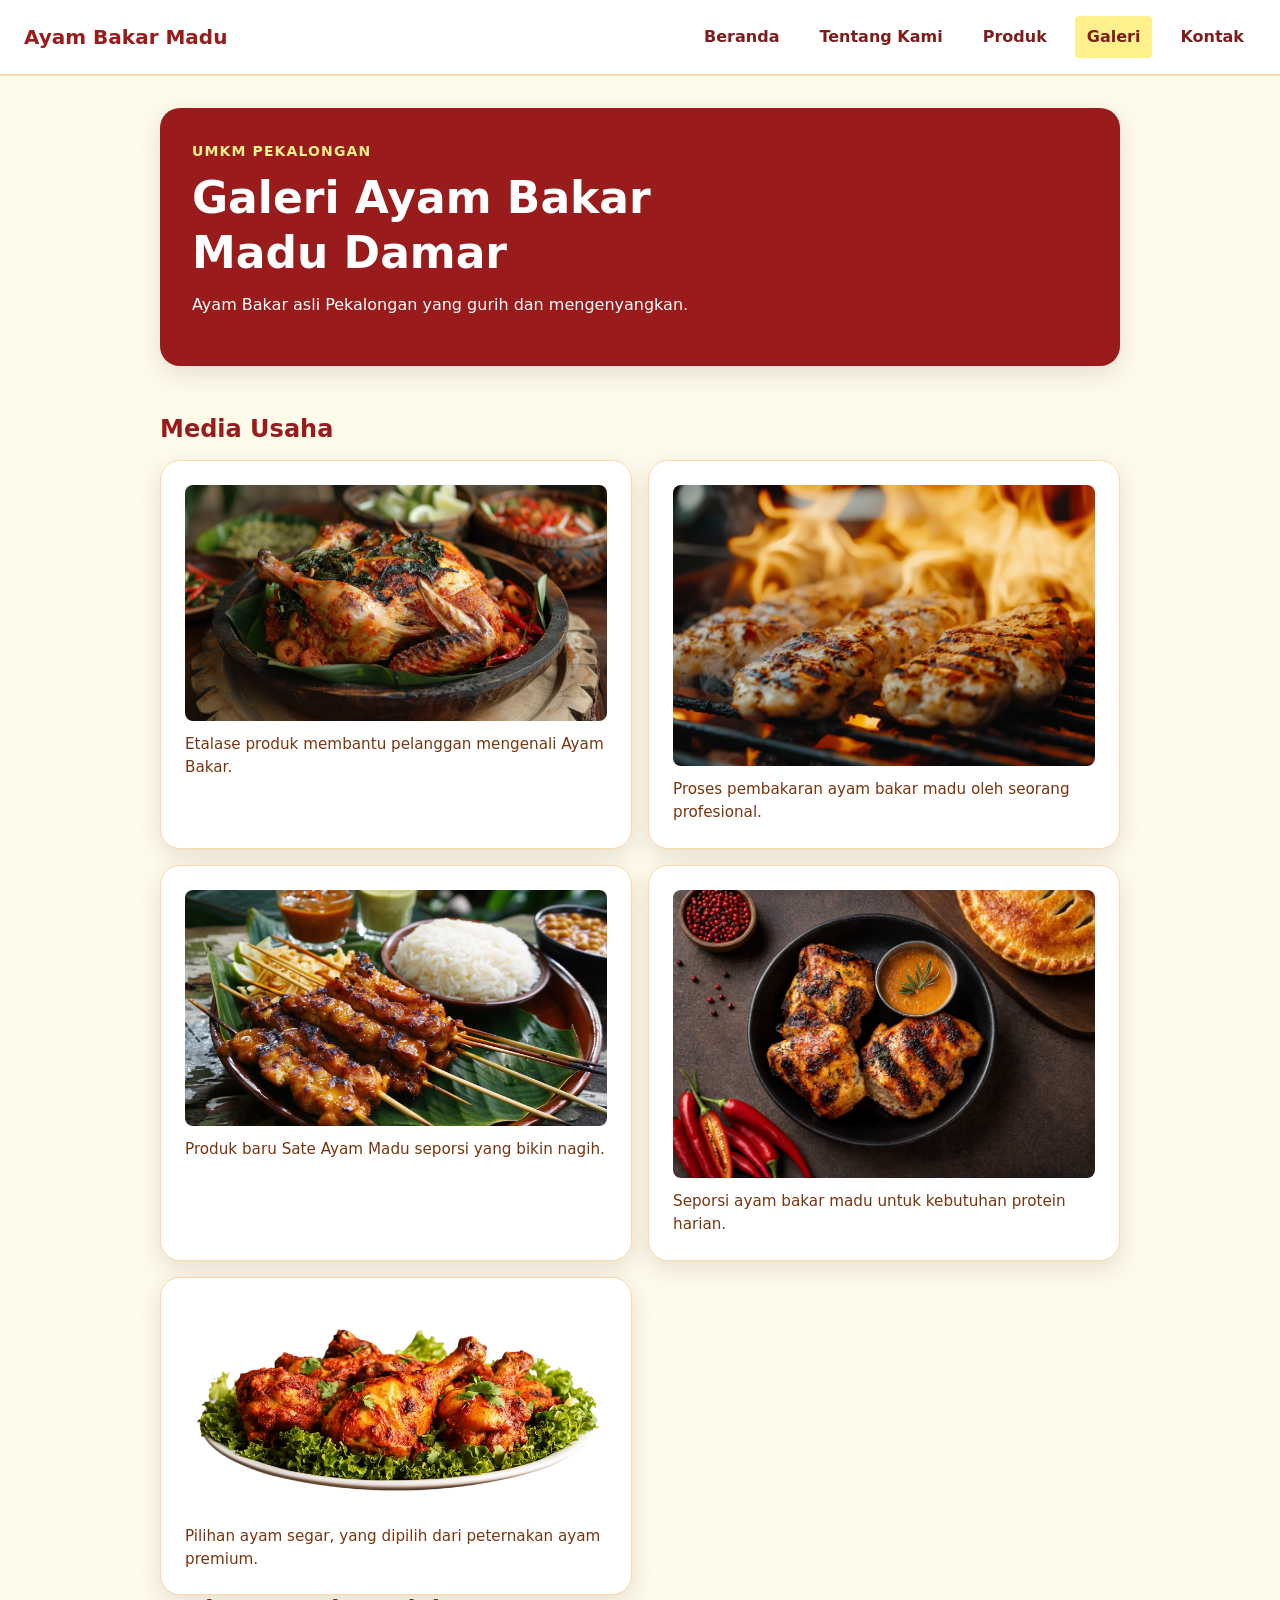
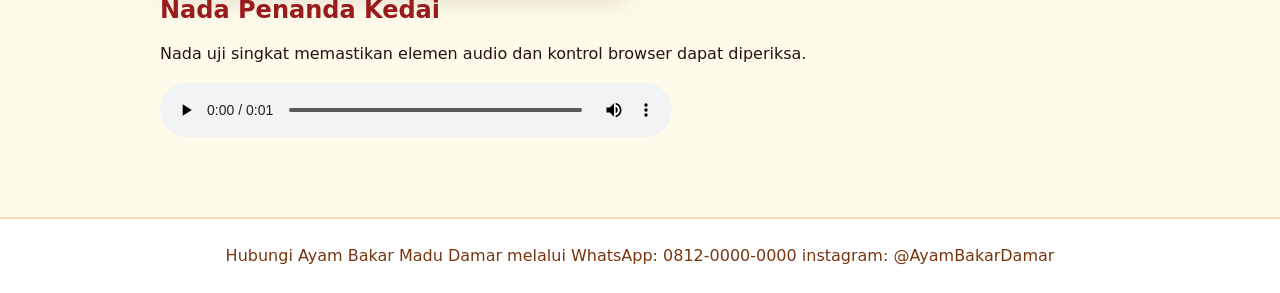
==== commit e7edd224: "feat: terapkan responsive mobile-first" ====
--- a/galeri.html
+++ b/galeri.html
@@ -29,23 +29,23 @@
         <h2 id="media-title">Media Usaha</h2>
         <div class="gallery-grid">
           <figure class="media-card">
-            <img src="assets/images/ayam1.png" alt="Ayam Bakar Madu Satu Ekor" />
+            <img src="assets/images/ayam1.png" width="640" height="360" loading="lazy" alt="Ayam Bakar Madu Satu Ekor" />
             <figcaption>Etalase produk membantu pelanggan mengenali Ayam Bakar.</figcaption>
           </figure>
           <figure class="media-card">
-            <img src="assets/images/ayam5.jpg" alt="Proses membakar ayam bakar madu" />
+            <img src="assets/images/ayam5.jpg" width="640" height="360" loading="lazy" alt="Proses membakar ayam bakar madu" />
             <figcaption>Proses pembakaran ayam bakar madu oleh seorang profesional.</figcaption>
           </figure>
           <figure class="media-card">
-            <img src="assets/images/ayam2.png" alt="produk baru ayam madu seporsi" />
+            <img src="assets/images/ayam2.png" width="640" height="360" loading="lazy" alt="produk baru ayam madu seporsi" />
             <figcaption>Produk baru Sate Ayam Madu seporsi yang bikin nagih.</figcaption>
           </figure>
           <figure class="media-card">
-            <img src="assets/images/ayam3.jpg" alt="Ayam bakar madu 1/4" />
+            <img src="assets/images/ayam3.jpg" width="640" height="360" loading="lazy" alt="Ayam bakar madu 1/4" />
             <figcaption>Seporsi ayam bakar madu untuk kebutuhan protein harian.</figcaption>
           </figure>
           <figure class="media-card">
-            <img src="assets/images/ayam4.png" alt="Paha Ayam Bakar madu" />
+            <img src="assets/images/ayam4.png" width="640" height="360" loading="lazy" alt="Paha Ayam Bakar madu" />
             <figcaption>Pilihan ayam segar, yang dipilih dari peternakan ayam premium.</figcaption>
           </figure>
         </div>
--- a/css/style.css
+++ b/css/style.css
@@ -205,12 +205,25 @@
   font-weight: 800;
 }
 
+.nav {
+  display: flex;
+  flex-direction: column;
+  gap: var(--space-3);
+  align-items: flex-start;
+}
+.nav ul {
+  display: flex;
+  flex-direction: column;
+  gap: var(--space-2);
+  flex-wrap: wrap;
+}
+
 /* ==========================================================================
    5. KOMPONEN: HERO (GRID - 2 TRACKS)
    ========================================================================== */
 .hero {
   display: grid;
-  grid-template-columns: 1.2fr 0.8fr;
+  grid-template-columns: 1fr;
   gap: var(--space-4);
   align-items: center;
   margin-bottom: var(--space-xl);
@@ -292,7 +305,7 @@
    ========================================================================== */
 .product-grid {
   display: grid;
-  grid-template-columns: repeat(3, minmax(0, 1fr));
+  grid-template-columns: 1fr;
   gap: var(--space-3);
 }
 
@@ -366,8 +379,9 @@
    ========================================================================== */
 .gallery-grid {
   display: grid;
-  grid-template-columns: repeat(2, minmax(0, 1fr));
+  grid-template-columns: 1fr;
   gap: var(--space-3);
+  
 }
 
 .gallery-grid .media-card {
@@ -425,6 +439,10 @@
   text-align: left;
 }
 
+.table-scroll { max-width: 100%; overflow-x: auto; }
+.table-scroll:focus-visible { outline: 3px solid var(--color-focus); outline-offset: 3px; }
+.table-scroll table { min-width: 40rem; }
+
 th,
 td {
   padding: var(--space-2) var(--space-3);
@@ -439,20 +457,46 @@
 }
 
 /* ==========================================================================
-   10. KOMPONEN: FORM
+   10. KOMPONEN: FORM (GRID 2 KOLOM & FLEXBOX)
    ========================================================================== */
 form,
 #form-kontak {
+  position: relative; /* Containing block untuk elemen positioning lokal (.form-badge) */
+  display: grid;
+  grid-template-columns: repeat(2, minmax(0, 1fr));
+  gap: var(--space-4);
+  align-items: start;
   margin-block: var(--space-4);
-  padding: var(--space-4);
+  padding: var(--space-5) var(--space-4) var(--space-4);
   background: var(--color-surface);
   border: 1px solid var(--color-border);
   border-radius: var(--radius-lg);
   box-shadow: var(--shadow-card);
 }
 
+/* Positioning Lokal: Menempel pada sudut kanan atas containing block (#form-kontak) */
+.form-badge {
+  position: absolute;
+  top: var(--space-3);
+  right: var(--space-4);
+  padding: var(--space-xs) var(--space-2);
+  font-size: 0.75rem;
+  font-weight: 800;
+  letter-spacing: 0.05em;
+  text-transform: uppercase;
+  color: var(--color-primary-strong);
+  background: var(--color-primary-soft);
+  border: 1px solid var(--color-border);
+  border-radius: var(--radius-full);
+  pointer-events: none;
+}
+
 .field {
-  margin-bottom: var(--space-3);
+  margin-bottom: 0;
+}
+
+.field-full {
+  grid-column: 1 / -1;
 }
 
 .field label,
@@ -493,7 +537,7 @@
 
 fieldset,
 .form-fieldset {
-  margin: 0 0 var(--space-4);
+  margin: 0;
   padding: var(--space-3);
   background: var(--color-accent-soft);
   border: 1px solid var(--color-border);
@@ -508,18 +552,22 @@
   color: var(--color-primary-strong);
 }
 
+/* Flexbox Kelompok 1: Pilihan opsi radio 1-dimensi */
 .options-group {
+  display: flex;
+  gap: var(--space-2);
+  align-items: center;
+  flex-wrap: wrap;
   margin-top: var(--space-1);
 }
 
 .option-label {
-  display: inline-block;
-  margin-right: var(--space-3);
-  margin-bottom: var(--space-1);
+  display: inline-flex;
+  align-items: center;
+  gap: var(--space-1);
   font-size: 0.95rem;
   color: var(--color-text);
   cursor: pointer;
-  vertical-align: middle;
 }
 
 .option-label input[type="radio"],
@@ -527,14 +575,29 @@
 input[type="radio"],
 input[type="checkbox"] {
   width: auto;
-  margin-right: var(--space-1);
+  margin: 0;
   cursor: pointer;
   accent-color: var(--color-accent);
-  vertical-align: middle;
+}
+
+/* Flexbox Kelompok 2: Kelompok aksi tombol dan catatan status 1-dimensi */
+.form-actions {
+  display: flex;
+  gap: var(--space-3);
+  align-items: center;
+  flex-wrap: wrap;
+  grid-column: 1 / -1;
+  margin-top: var(--space-1);
+}
+
+.form-note {
+  font-size: 0.875rem;
+  color: var(--color-muted);
 }
 
 .preview-section {
-  margin-top: var(--space-5);
+  grid-column: 1 / -1;
+  margin-top: var(--space-4);
   padding-top: var(--space-4);
   border-top: 2px dashed var(--color-border);
 }
@@ -588,4 +651,19 @@
   outline: 3px solid var(--color-focus);
   outline-offset: 1px;
   border-color: var(--color-focus);
+}
+
+@media (min-width: 42rem) {
+  .nav ul { flex-direction: row; }
+  .gallery-grid { grid-template-columns: repeat(2, minmax(0, 1fr)); }
+}
+
+@media (min-width: 48rem) {
+  .hero { grid-template-columns: 1.2fr 0.8fr; }
+  .product-grid { grid-template-columns: repeat(2, minmax(0, 1fr)); }
+}
+
+@media (min-width: 60rem) {
+  .nav { flex-direction: row; align-items: center; justify-content: space-between; }
+  .product-grid { grid-template-columns: repeat(3, minmax(0, 1fr)); }
 }
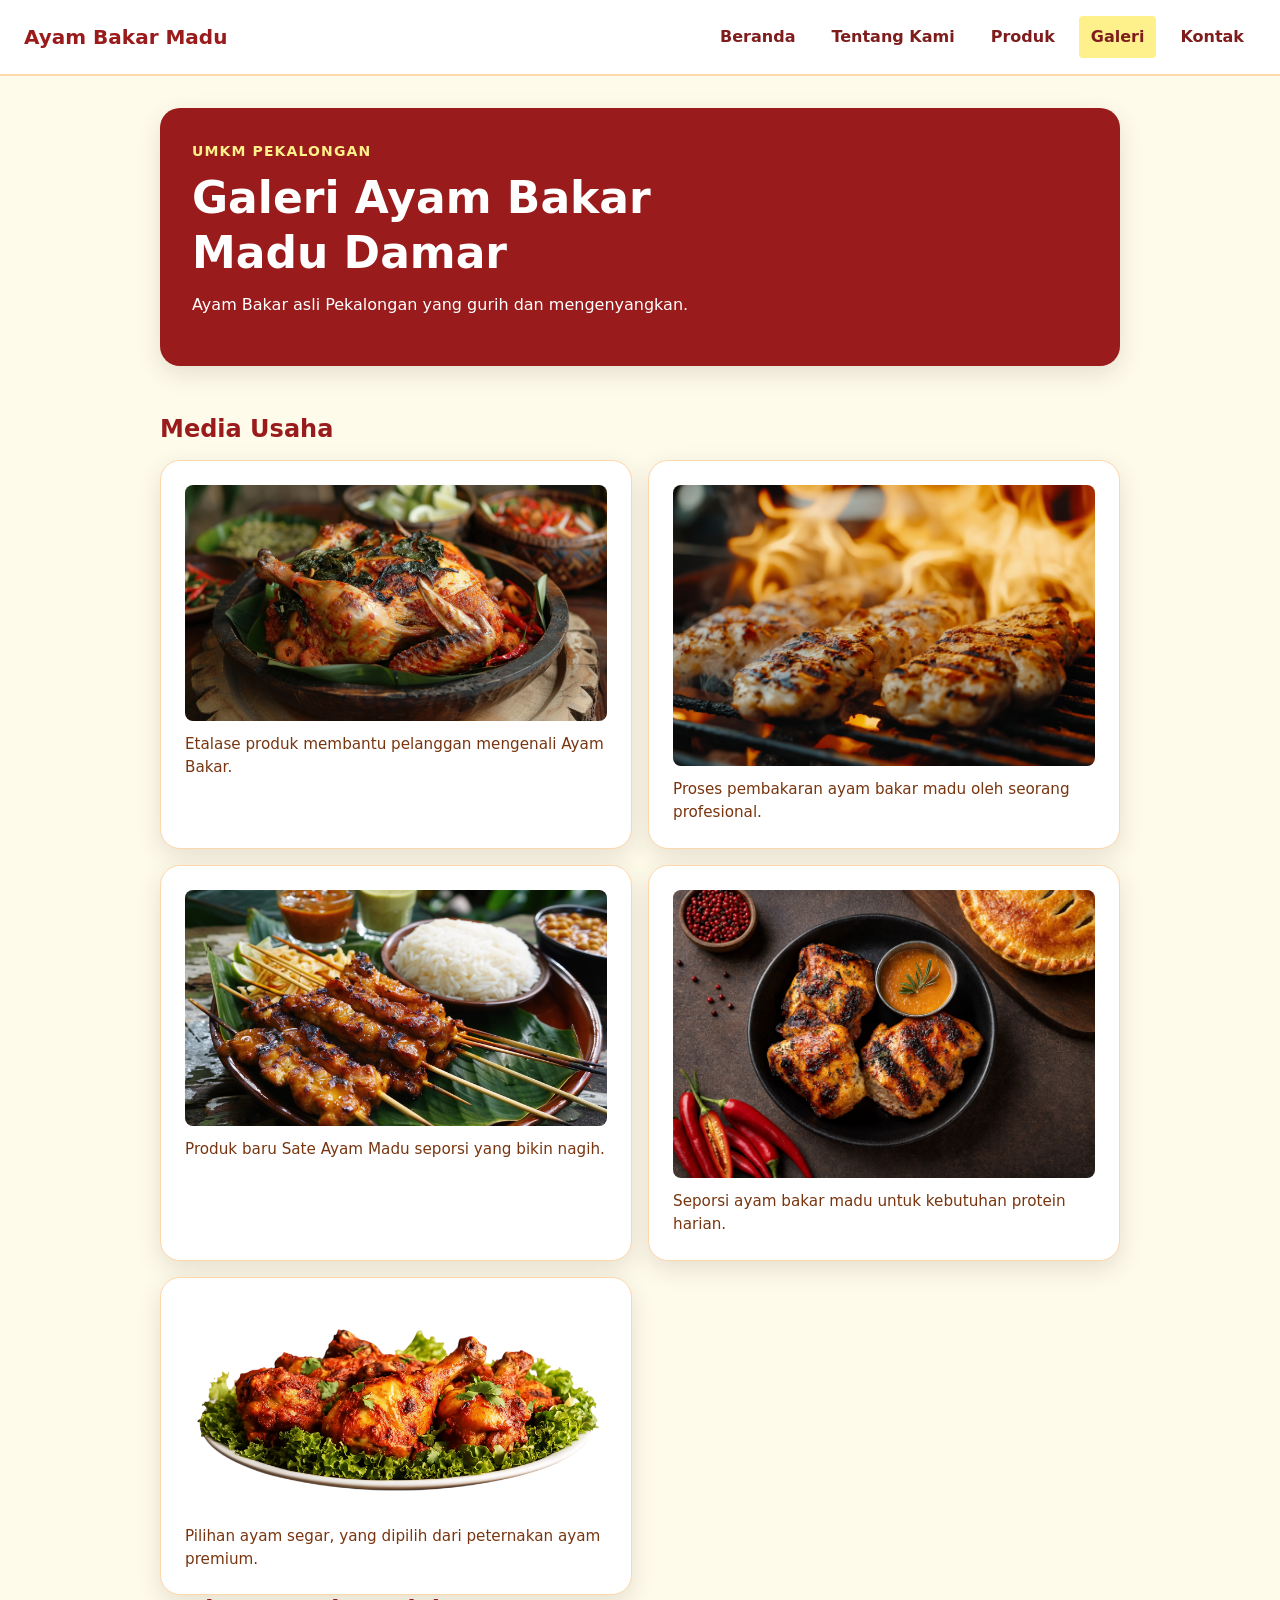
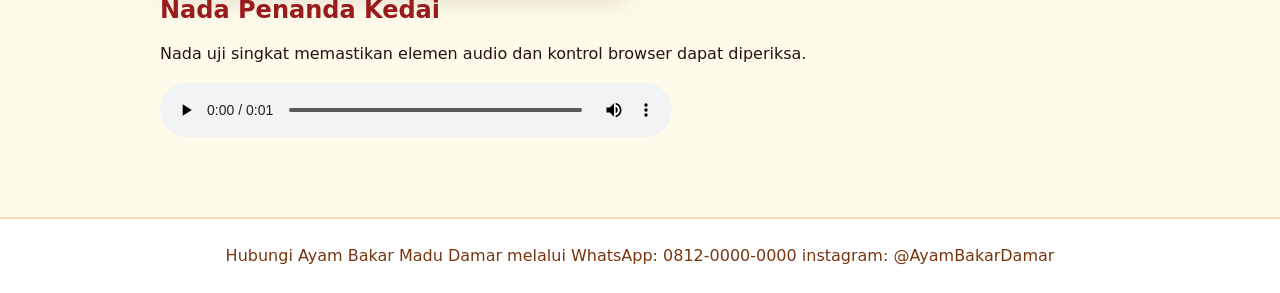
==== commit fd050488: "feat: tambahkan hamburger menu navigasi responsif untuk mobile view" ====
--- a/galeri.html
+++ b/galeri.html
@@ -9,7 +9,12 @@
   <body>
     <header class="site-header">
       <a class="brand" href="index.html">Ayam Bakar Madu</a>
-      <nav class="nav" aria-label="Navigasi utama">
+      <button class="nav-toggle" type="button" aria-expanded="false" aria-controls="primary-nav" aria-label="Buka menu navigasi">
+        <span class="hamburger-bar"></span>
+        <span class="hamburger-bar"></span>
+        <span class="hamburger-bar"></span>
+      </button>
+      <nav id="primary-nav" class="nav" aria-label="Navigasi utama">
         <a href="index.html">Beranda</a>
         <a href="tentang.html">Tentang Kami</a>
         <a href="produk.html">Produk</a>
@@ -61,5 +66,7 @@
     <footer class="site-footer">
       <p>Hubungi Ayam Bakar Madu Damar melalui WhatsApp: 0812-0000-0000 instagram: @AyamBakarDamar</p>
     </footer>
+
+    <script src="js/script.js"></script>
   </body>
 </html>
--- a/css/style.css
+++ b/css/style.css
@@ -136,12 +136,14 @@
    ========================================================================== */
 .site-header {
   display: flex;
+  flex-wrap: wrap;
+  align-items: center;
   justify-content: space-between;
-  align-items: center;
-  gap: var(--space-3);
+  gap: var(--space-2);
   padding: var(--space-3) var(--space-4);
   background: var(--color-surface);
   border-bottom: 2px solid var(--color-border);
+  position: relative;
 }
 
 .brand {
@@ -157,20 +159,78 @@
   color: var(--color-primary-strong);
 }
 
-nav,
+/* Tombol Hamburger (Mobile View) */
+.nav-toggle {
+  display: flex;
+  flex-direction: column;
+  justify-content: center;
+  align-items: center;
+  gap: 5px;
+  width: 2.75rem;
+  height: 2.75rem;
+  padding: var(--space-1);
+  background: var(--color-surface);
+  border: 1.5px solid var(--color-border);
+  border-radius: var(--radius-sm);
+  cursor: pointer;
+  transition: background-color 0.2s ease, border-color 0.2s ease;
+}
+
+.nav-toggle:hover {
+  background: var(--color-accent-soft);
+  border-color: var(--color-accent);
+}
+
+.nav-toggle:focus-visible {
+  outline: 2px solid var(--color-focus);
+  outline-offset: 2px;
+}
+
+.nav-toggle .hamburger-bar {
+  display: block;
+  width: 1.35rem;
+  height: 2.5px;
+  background-color: var(--color-primary-strong);
+  border-radius: var(--radius-full);
+  transition: transform 0.25s ease, opacity 0.25s ease;
+  transform-origin: center;
+}
+
+/* Transformasi Hamburger menjadi ikon 'X' saat terbuka */
+.nav-toggle[aria-expanded="true"] .hamburger-bar:nth-child(1) {
+  transform: translateY(7.5px) rotate(45deg);
+}
+
+.nav-toggle[aria-expanded="true"] .hamburger-bar:nth-child(2) {
+  opacity: 0;
+  transform: scaleX(0);
+}
+
+.nav-toggle[aria-expanded="true"] .hamburger-bar:nth-child(3) {
+  transform: translateY(-7.5px) rotate(-45deg);
+}
+
+/* Navigasi Mobile (Default tertutup) */
 .nav {
+  display: none;
+  width: 100%;
+  flex-direction: column;
+  align-items: stretch;
+  gap: var(--space-1);
+  margin-top: var(--space-2);
+  padding-top: var(--space-2);
+  border-top: 1px solid var(--color-border);
+}
+
+.nav.is-open {
   display: flex;
-  gap: var(--space-2);
-  align-items: center;
-  flex-wrap: wrap;
 }
 
 nav ul,
 .nav ul {
   display: flex;
-  gap: var(--space-2);
-  align-items: center;
-  flex-wrap: wrap;
+  flex-direction: column;
+  gap: var(--space-1);
   padding: 0;
   margin: 0;
   list-style: none;
@@ -183,8 +243,8 @@
 
 nav a,
 .nav a {
-  display: inline-block;
-  padding: var(--space-1) var(--space-2);
+  display: block;
+  padding: var(--space-2) var(--space-3);
   color: var(--color-primary-strong);
   font-weight: 700;
   text-decoration: none;
@@ -203,19 +263,6 @@
   background: var(--color-primary-soft);
   color: var(--color-primary-strong);
   font-weight: 800;
-}
-
-.nav {
-  display: flex;
-  flex-direction: column;
-  gap: var(--space-3);
-  align-items: flex-start;
-}
-.nav ul {
-  display: flex;
-  flex-direction: column;
-  gap: var(--space-2);
-  flex-wrap: wrap;
 }
 
 /* ==========================================================================
@@ -227,7 +274,7 @@
   gap: var(--space-4);
   align-items: center;
   margin-bottom: var(--space-xl);
-  padding: var(--space-5);
+  padding: clamp(1.25rem, 4vw, 2rem);
   color: var(--color-surface);
   background: var(--color-primary);
   border-radius: var(--radius-lg);
@@ -463,11 +510,11 @@
 #form-kontak {
   position: relative; /* Containing block untuk elemen positioning lokal (.form-badge) */
   display: grid;
-  grid-template-columns: repeat(2, minmax(0, 1fr));
+  grid-template-columns: 1fr;
   gap: var(--space-4);
   align-items: start;
   margin-block: var(--space-4);
-  padding: var(--space-5) var(--space-4) var(--space-4);
+  padding: clamp(1.5rem, 4vw, 2rem) clamp(1rem, 3vw, 1.5rem) clamp(1rem, 3vw, 1.5rem);
   background: var(--color-surface);
   border: 1px solid var(--color-border);
   border-radius: var(--radius-lg);
@@ -653,17 +700,78 @@
   border-color: var(--color-focus);
 }
 
+/* ==========================================================================
+   13. MEDIA QUERIES — PROGRESSIVE ENHANCEMENT (MOBILE-FIRST)
+   --------------------------------------------------------------------------
+   Breakpoint 42rem (~672px):
+     Gejala  → Header brand + nav terlalu rapat, galeri satu kolom membuang
+               ruang horizontal, nav link menumpuk vertikal.
+     Hasil   → Header menjadi baris (row), nav link horizontal, galeri 2 kolom.
+
+   Breakpoint 48rem (~768px):
+     Gejala  → Hero teks terlalu lebar, product card satu kolom kurang efisien,
+               form kontak field terlalu panjang secara horizontal.
+     Hasil   → Hero 2 kolom (teks + gambar), product grid 2 kolom, form 2 kolom.
+
+   Breakpoint 60rem (~960px):
+     Gejala  → Product card hanya 2 kolom membuang ruang pada layar lebar.
+     Hasil   → Product grid 3 kolom, layout penuh memanfaatkan lebar.
+   ========================================================================== */
+
 @media (min-width: 42rem) {
-  .nav ul { flex-direction: row; }
+  /* Header: dari kolom ke baris */
+  .site-header {
+    flex-direction: row;
+    align-items: center;
+    justify-content: space-between;
+    gap: var(--space-3);
+  }
+
+  .nav-toggle {
+    display: none;
+  }
+
+  /* Nav: link horizontal */
+  .nav {
+    display: flex;
+    flex-direction: row;
+    align-items: center;
+    width: auto;
+    margin-top: 0;
+    padding-top: 0;
+    border-top: none;
+    gap: var(--space-2);
+  }
+
+  nav ul,
+  .nav ul {
+    flex-direction: row;
+    gap: var(--space-2);
+  }
+
+  nav a,
+  .nav a {
+    display: inline-block;
+    padding: var(--space-1) var(--space-2);
+  }
+
+  /* Galeri: 2 kolom */
   .gallery-grid { grid-template-columns: repeat(2, minmax(0, 1fr)); }
 }
 
 @media (min-width: 48rem) {
+  /* Hero: 2 kolom (teks + gambar) */
   .hero { grid-template-columns: 1.2fr 0.8fr; }
+
+  /* Product: 2 kolom */
   .product-grid { grid-template-columns: repeat(2, minmax(0, 1fr)); }
+
+  /* Form: 2 kolom */
+  form,
+  #form-kontak { grid-template-columns: repeat(2, minmax(0, 1fr)); }
 }
 
 @media (min-width: 60rem) {
-  .nav { flex-direction: row; align-items: center; justify-content: space-between; }
+  /* Product: 3 kolom */
   .product-grid { grid-template-columns: repeat(3, minmax(0, 1fr)); }
 }
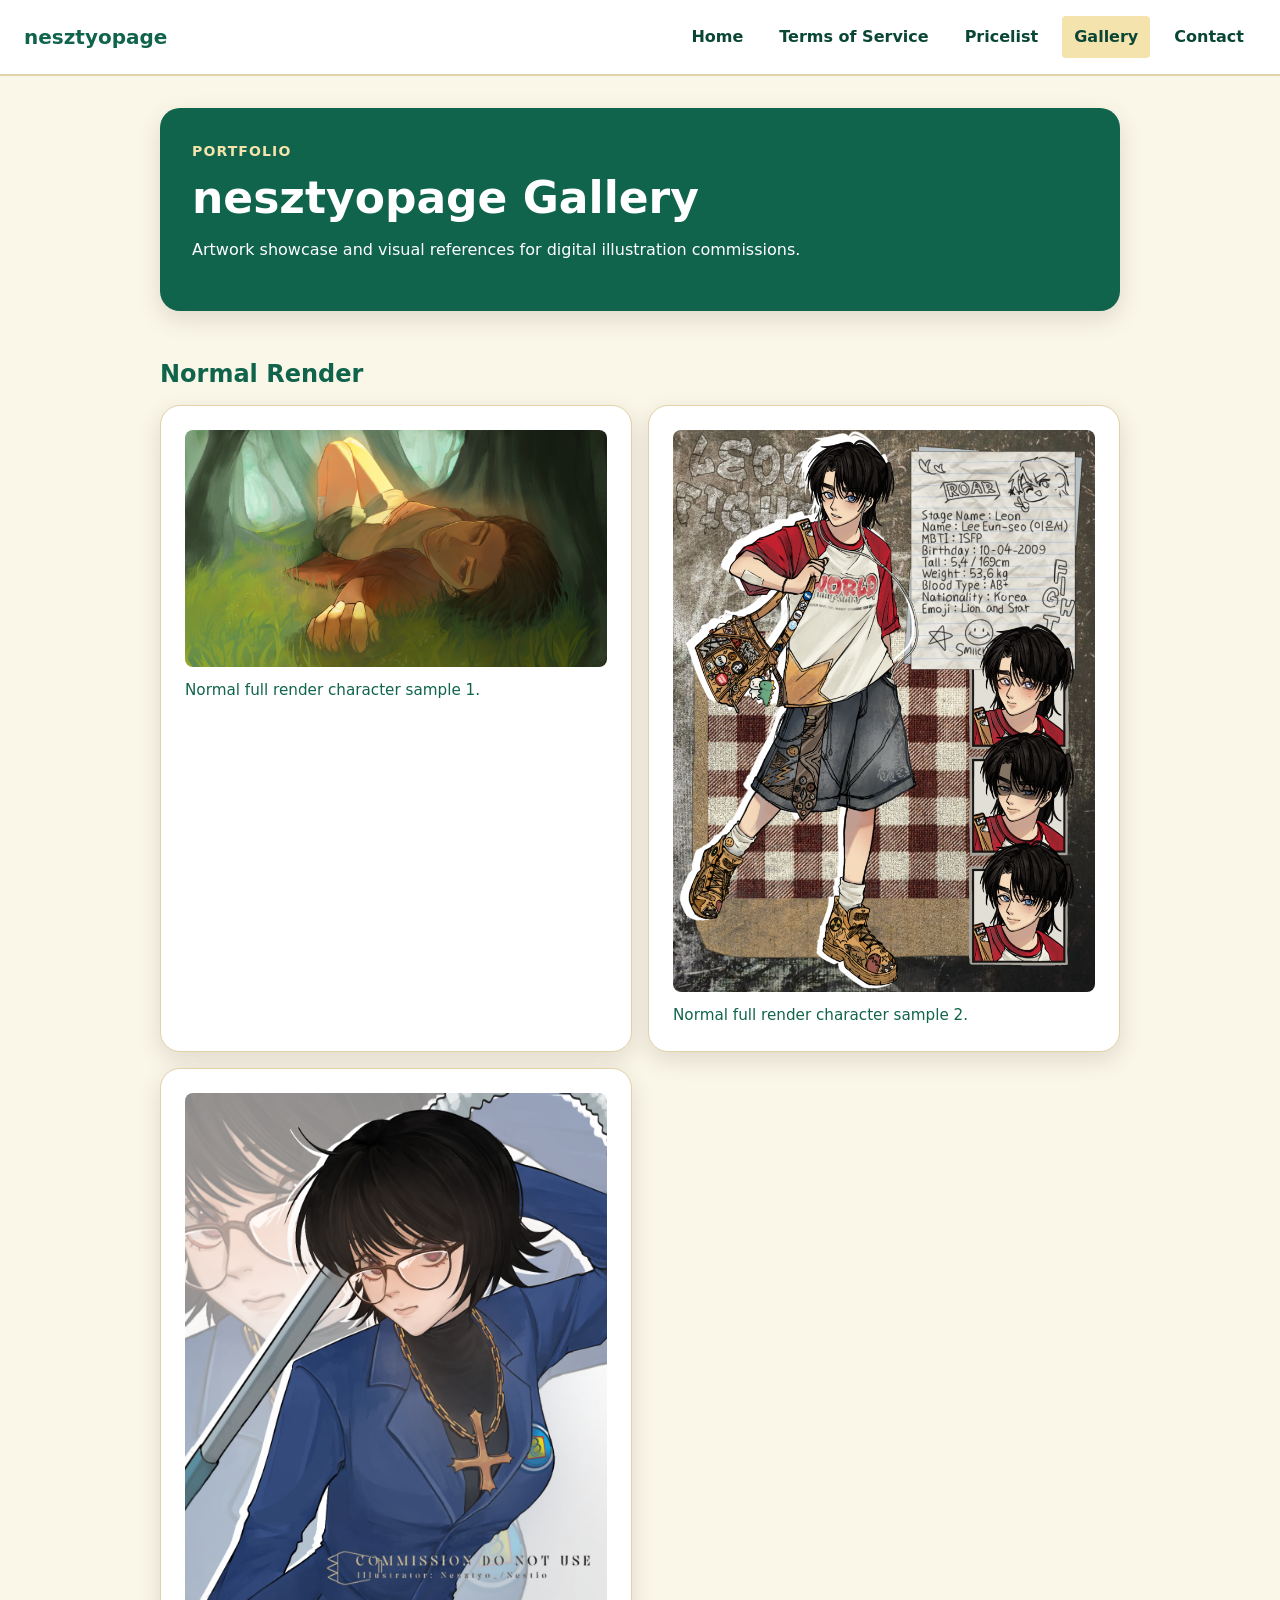
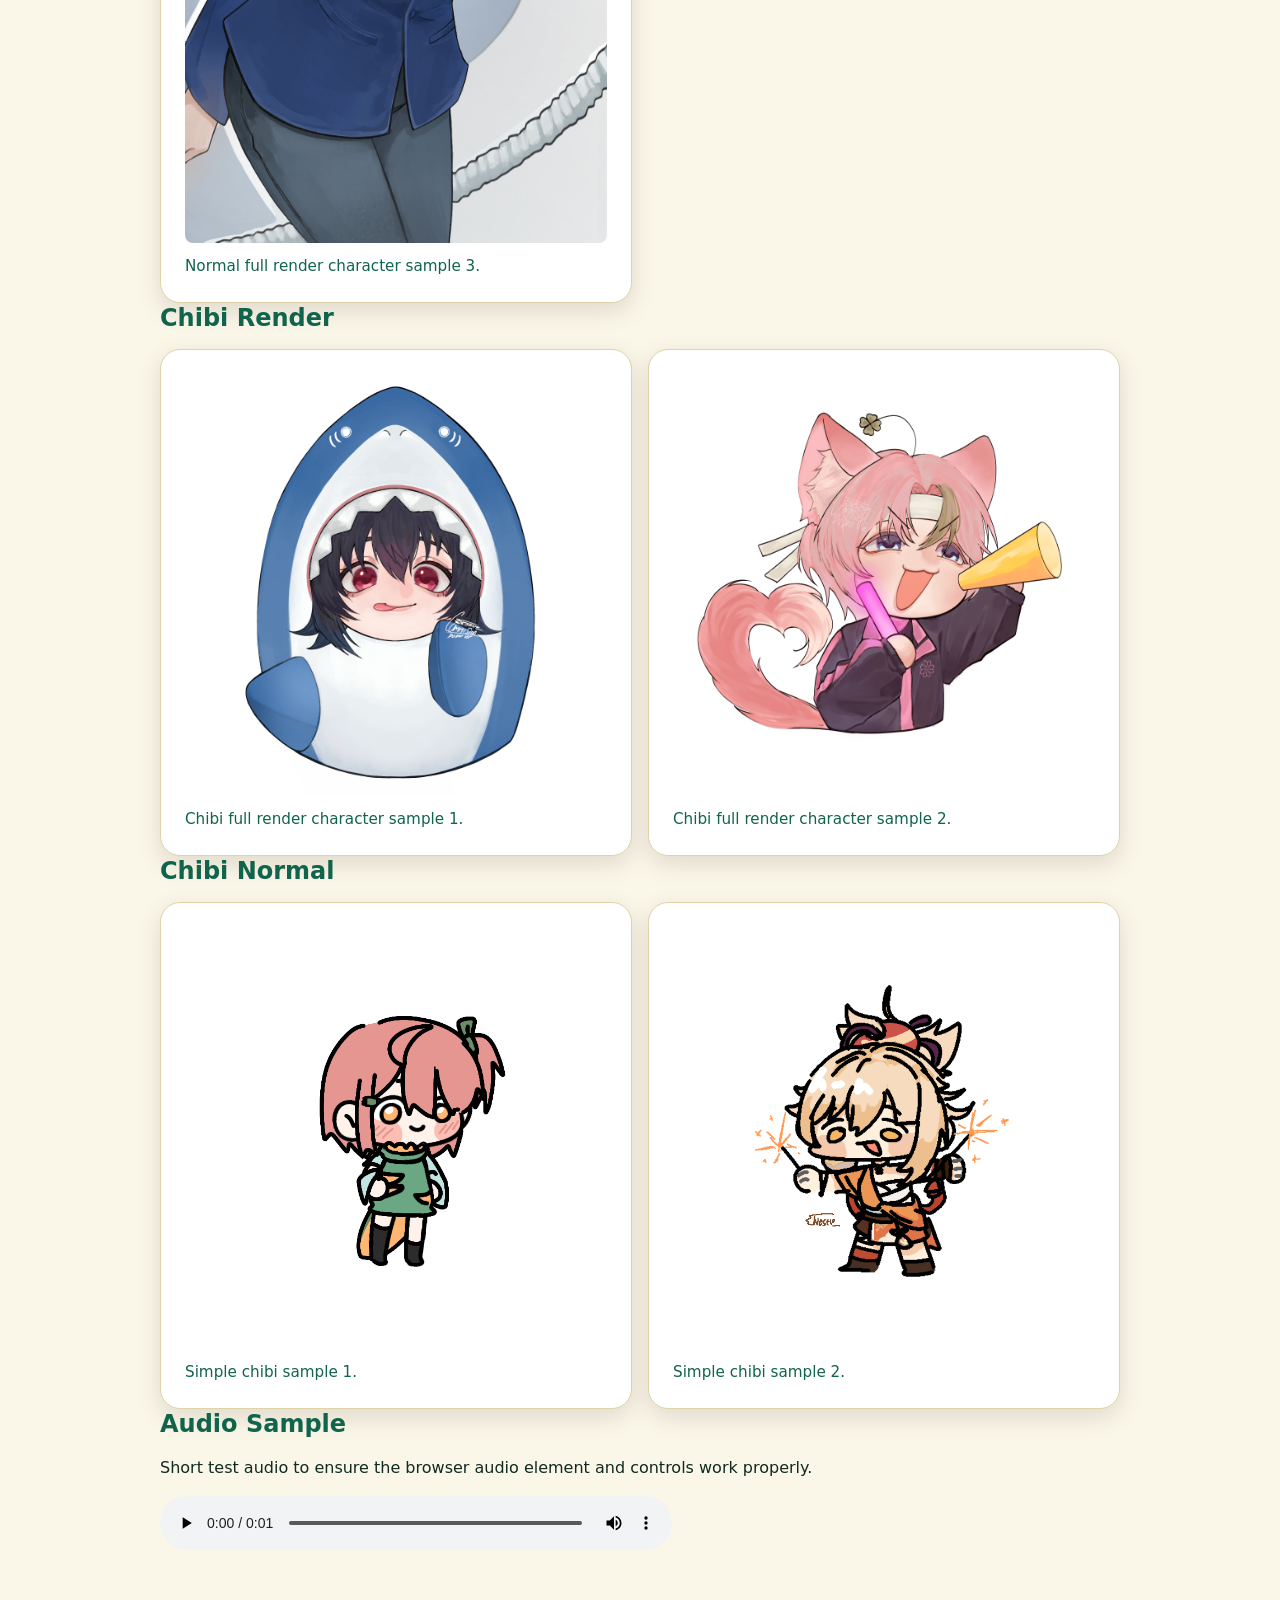
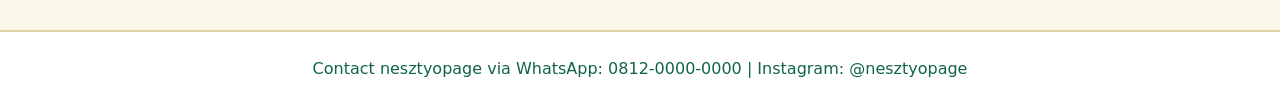
==== commit 72d73a36: "feat: rebrand website to nesztyopage digital art commission in English" ====
--- a/galeri.html
+++ b/galeri.html
@@ -1,72 +1,94 @@
 <!doctype html>
-<html lang="id">
+<html lang="en">
   <head>
     <meta charset="utf-8" />
     <meta name="viewport" content="width=device-width, initial-scale=1" />
-    <title>Ayam Bakar Madu Damar - Website UMKM</title>
+    <title>Gallery - nesztyopage</title>
     <link rel="stylesheet" href="css/style.css" />
+    <script src="js/script.js" defer></script>
+    <script src="js/app.js" defer></script>
   </head>
   <body>
     <header class="site-header">
-      <a class="brand" href="index.html">Ayam Bakar Madu</a>
-      <button class="nav-toggle" type="button" aria-expanded="false" aria-controls="primary-nav" aria-label="Buka menu navigasi">
+      <a class="brand" href="index.html">nesztyopage</a>
+      <button class="nav-toggle" type="button" aria-expanded="false" aria-controls="primary-nav" aria-label="Open navigation menu">
         <span class="hamburger-bar"></span>
         <span class="hamburger-bar"></span>
         <span class="hamburger-bar"></span>
       </button>
-      <nav id="primary-nav" class="nav" aria-label="Navigasi utama">
-        <a href="index.html">Beranda</a>
-        <a href="tentang.html">Tentang Kami</a>
-        <a href="produk.html">Produk</a>
-        <a aria-current="page" href="galeri.html">Galeri</a>
-        <a href="kontak.html">Kontak</a>
+      <nav id="primary-nav" class="nav" aria-label="Main navigation">
+        <a href="index.html">Home</a>
+        <a href="tentang.html">Terms of Service</a>
+        <a href="produk.html">Pricelist</a>
+        <a aria-current="page" href="galeri.html">Gallery</a>
+        <a href="kontak.html">Contact</a>
       </nav>
     </header>
     <main id="konten" class="page">
       <section class="hero" aria-labelledby="hero-title">
         <div class="hero-content">
-          <p class="eyebrow">UMKM Pekalongan</p>
-          <h1 id="hero-title">Galeri Ayam Bakar Madu Damar</h1>
-          <p>Ayam Bakar asli Pekalongan yang gurih dan mengenyangkan.</p>
+          <p class="eyebrow">Portfolio</p>
+          <h1 id="hero-title">nesztyopage Gallery</h1>
+          <p>Artwork showcase and visual references for digital illustration commissions.</p>
         </div>
       </section>
-      <section aria-labelledby="media-title">
-        <h2 id="media-title">Media Usaha</h2>
+
+      <section aria-labelledby="normal-render-title">
+        <h2 id="normal-render-title">Normal Render</h2>
         <div class="gallery-grid">
           <figure class="media-card">
-            <img src="assets/images/ayam1.png" width="640" height="360" loading="lazy" alt="Ayam Bakar Madu Satu Ekor" />
-            <figcaption>Etalase produk membantu pelanggan mengenali Ayam Bakar.</figcaption>
+            <img src="assets/images/normal%20render1.png" width="640" height="360" loading="lazy" alt="Normal full render character artwork 1" />
+            <figcaption>Normal full render character sample 1.</figcaption>
           </figure>
           <figure class="media-card">
-            <img src="assets/images/ayam5.jpg" width="640" height="360" loading="lazy" alt="Proses membakar ayam bakar madu" />
-            <figcaption>Proses pembakaran ayam bakar madu oleh seorang profesional.</figcaption>
+            <img src="assets/images/normal%20render2.png" width="640" height="360" loading="lazy" alt="Normal full render character artwork 2" />
+            <figcaption>Normal full render character sample 2.</figcaption>
           </figure>
           <figure class="media-card">
-            <img src="assets/images/ayam2.png" width="640" height="360" loading="lazy" alt="produk baru ayam madu seporsi" />
-            <figcaption>Produk baru Sate Ayam Madu seporsi yang bikin nagih.</figcaption>
-          </figure>
-          <figure class="media-card">
-            <img src="assets/images/ayam3.jpg" width="640" height="360" loading="lazy" alt="Ayam bakar madu 1/4" />
-            <figcaption>Seporsi ayam bakar madu untuk kebutuhan protein harian.</figcaption>
-          </figure>
-          <figure class="media-card">
-            <img src="assets/images/ayam4.png" width="640" height="360" loading="lazy" alt="Paha Ayam Bakar madu" />
-            <figcaption>Pilihan ayam segar, yang dipilih dari peternakan ayam premium.</figcaption>
+            <img src="assets/images/normal%20render3.png" width="640" height="360" loading="lazy" alt="Normal full render character artwork 3" />
+            <figcaption>Normal full render character sample 3.</figcaption>
           </figure>
         </div>
       </section>
+
+      <section aria-labelledby="chibi-render-title">
+        <h2 id="chibi-render-title">Chibi Render</h2>
+        <div class="gallery-grid">
+          <figure class="media-card">
+            <img src="assets/images/chibi%20render.png" width="640" height="360" loading="lazy" alt="Chibi full render character artwork 1" />
+            <figcaption>Chibi full render character sample 1.</figcaption>
+          </figure>
+          <figure class="media-card">
+            <img src="assets/images/chibi%20render2.png" width="640" height="360" loading="lazy" alt="Chibi full render character artwork 2" />
+            <figcaption>Chibi full render character sample 2.</figcaption>
+          </figure>
+        </div>
+      </section>
+
+      <section aria-labelledby="chibi-normal-title">
+        <h2 id="chibi-normal-title">Chibi Normal</h2>
+        <div class="gallery-grid">
+          <figure class="media-card">
+            <img src="assets/images/chibi%20simple1.png" width="640" height="360" loading="lazy" alt="Simple chibi artwork 1" />
+            <figcaption>Simple chibi sample 1.</figcaption>
+          </figure>
+          <figure class="media-card">
+            <img src="assets/images/chibi%20simple2.png" width="640" height="360" loading="lazy" alt="Simple chibi artwork 2" />
+            <figcaption>Simple chibi sample 2.</figcaption>
+          </figure>
+        </div>
+      </section>
+
       <section aria-labelledby="audio-title">
-        <h2 id="audio-title">Nada Penanda Kedai</h2>
-        <p id="audio-note">Nada uji singkat memastikan elemen audio dan kontrol browser dapat diperiksa.</p>
+        <h2 id="audio-title">Audio Sample</h2>
+        <p id="audio-note">Short test audio to ensure the browser audio element and controls work properly.</p>
         <audio controls aria-describedby="audio-note" src="assets/audio/kururin-kuru-kuruu.mp3">
-          Browser Anda tidak mendukung pemutar audio.
+          Your browser does not support the audio player.
         </audio>
       </section>
     </main>
     <footer class="site-footer">
-      <p>Hubungi Ayam Bakar Madu Damar melalui WhatsApp: 0812-0000-0000 instagram: @AyamBakarDamar</p>
+      <p>Contact nesztyopage via WhatsApp: 0812-0000-0000 | Instagram: @nesztyopage</p>
     </footer>
-
-    <script src="js/script.js"></script>
   </body>
-</html>+</html>
--- a/css/style.css
+++ b/css/style.css
@@ -1,23 +1,23 @@
 /* ==========================================================================
-   1. DESIGN TOKENS (TEMA: BARA & MADU)
+   1. DESIGN TOKENS (TEMA: NESZTYOPAGE - #D7625B, #F4E3AC, #93AF3E, #10644C)
    ========================================================================== */
 :root {
-  /* Warna Berbasis Fungsi - Identitas Membara (Merah, Oranye, Kuning) */
-  --color-primary: #991b1b;        /* Brand/Header Utama (Merah Bara Membakar) */
-  --color-primary-strong: #7f1d1d; /* Brand Hover & Kontras Gelap (Merah Arang) */
-  --color-primary-soft: #fef08a;   /* Highlight Brand & Active Badge (Kuning Madu) */
-
-  --color-accent: #c2410c;         /* Aksi Interaktif Utama / CTA (Oranye Api) */
-  --color-accent-strong: #9a3412;  /* Aksi Hover CTA (Oranye Bakar Pekat) */
-  --color-accent-soft: #ffedd5;    /* Latar Fieldset & Hover Halus (Krem Oranye Hangat) */
-  --color-brand-glow: #f59e0b;     /* Aksen Kilau Madu Bakar */
+  /* Warna Berbasis Fungsi - Palet Dino (#10644C, #93AF3E, #F4E3AC, #D7625B) */
+  --color-primary: #10644C;        /* Brand/Header/Hero Utama (Deep Forest Green) */
+  --color-primary-strong: #0a4635; /* Brand Hover & Kontras Gelap */
+  --color-primary-soft: #F4E3AC;   /* Highlight Brand & Active Badge (Warm Cream) */
+
+  --color-accent: #D7625B;         /* Aksi Interaktif Utama / CTA (Terracotta Coral) */
+  --color-accent-strong: #b94b44;  /* Aksi Hover CTA */
+  --color-accent-soft: #F4E3AC;    /* Latar Fieldset, Table Header & Hover Halus */
+  --color-brand-glow: #93AF3E;     /* Aksen Olive Moss Green */
 
   /* Warna Netral & Teks */
-  --color-text: #26130b;           /* Teks Utama (Arang Hangat - Kontras Tinggi) */
-  --color-muted: #78350f;          /* Teks Sekunder/Keterangan (Umber Panggang) */
+  --color-text: #102a22;           /* Teks Utama (Kontras Tinggi) */
+  --color-muted: #10644C;          /* Teks Sekunder/Keterangan */
   --color-surface: #ffffff;        /* Latar Kartu & Form */
-  --color-surface-soft: #fffbeb;   /* Latar Belakang Halaman (Krem Mentega Hangat) */
-  --color-border: #fed7aa;         /* Garis Pembatas Hangat */
+  --color-surface-soft: #faf6e8;   /* Latar Belakang Halaman (Soft Cream dari #F4E3AC) */
+  --color-border: #dfd3a8;         /* Garis Pembatas Hangat */
   --color-focus: #1d4ed8;          /* Indikator Fokus Aksesibel (Royal Blue WCAG AAA) */
 
   /* Skala Spacing (Termasuk Pasangan Token Baru: Micro & Macro Spacing) */
@@ -307,7 +307,7 @@
 
 .hero button:hover,
 .hero .button:hover {
-  color: var(--color-primary-strong);
+  color: var(--color-surface);
   background: var(--color-brand-glow);
 }
 
@@ -421,6 +421,265 @@
   margin-bottom: 0;
 }
 
+/* Do & Don't dan TOS */
+.dodont-grid {
+  display: grid;
+  grid-template-columns: 1fr;
+  gap: var(--space-4);
+}
+
+.dodont-card {
+  padding: var(--space-4);
+  background: var(--color-surface);
+  border: 1px solid var(--color-border);
+  border-radius: var(--radius-lg);
+  box-shadow: var(--shadow-card);
+}
+
+.dodont-card ul {
+  margin-bottom: 0;
+}
+
+.dodont-badge {
+  display: inline-block;
+  padding: 0.25rem var(--space-2);
+  margin-bottom: var(--space-2);
+  font-size: 0.875rem;
+  font-weight: 800;
+  letter-spacing: 0.04em;
+  border-radius: var(--radius-full);
+}
+
+.dodont-badge.is-do {
+  background: #e9f2d0;
+  color: #3d5214;
+}
+
+.dodont-badge.is-dont {
+  background: #fbe4e2;
+  color: #9f3630;
+}
+
+.tos-list {
+  padding-left: var(--space-4);
+  margin: 0;
+}
+
+.tos-list li {
+  margin-bottom: var(--space-2);
+}
+
+.tos-list li:last-child {
+  margin-bottom: 0;
+}
+
+/* ==========================================================================
+   KOMPONEN: PRODUK DINAMIS JAVASCRIPT
+   ========================================================================== */
+.section {
+  margin-bottom: var(--space-xl);
+}
+
+.section-header {
+  margin-bottom: var(--space-4);
+}
+
+.js-product-grid {
+  display: grid;
+  grid-template-columns: repeat(auto-fit, minmax(15rem, 1fr));
+  gap: var(--space-4);
+}
+
+.js-product-card {
+  display: flex;
+  flex-direction: column;
+  padding: var(--space-4);
+  border: 1px solid var(--color-border);
+  border-radius: var(--radius-lg);
+  background: var(--color-surface);
+  box-shadow: var(--shadow-card);
+  transition: transform 0.15s ease, box-shadow 0.15s ease;
+}
+
+.js-product-card:hover {
+  transform: translateY(-2px);
+  box-shadow: var(--shadow-floating);
+}
+
+.js-product-card h3 {
+  margin-bottom: var(--space-1);
+  font-size: 1.15rem;
+}
+
+.badge-unggulan {
+  align-self: flex-start;
+  display: inline-flex;
+  align-items: center;
+  gap: 0.25rem;
+  padding: 0.2rem 0.55rem;
+  margin-bottom: var(--space-2);
+  font-size: 0.8rem;
+  font-weight: 800;
+  color: #854d0e;
+  background: #fef08a;
+  border-radius: var(--radius-full);
+}
+
+.category-tag,
+.category-note {
+  font-size: 0.85rem;
+  color: var(--color-primary-strong);
+  font-weight: 700;
+  margin-bottom: var(--space-2);
+}
+
+.js-product-card .product-desc {
+  font-size: 0.925rem;
+  color: var(--color-text-subtle, #4b5563);
+  margin-bottom: var(--space-3);
+  flex-grow: 1;
+}
+
+.js-product-card .price {
+  display: flex;
+  flex-wrap: wrap;
+  align-items: baseline;
+  gap: 0.35rem;
+  margin-bottom: var(--space-2);
+  color: var(--color-primary);
+  font-weight: 800;
+  font-size: 1.125rem;
+}
+
+.js-product-card .price-promo {
+  color: var(--color-primary);
+  font-weight: 800;
+}
+
+.js-product-card .price-original {
+  text-decoration: line-through;
+  color: #64748b;
+  font-size: 0.9rem;
+  font-weight: 500;
+}
+
+.js-product-card .discount-badge {
+  display: inline-block;
+  padding: 0.15rem 0.45rem;
+  font-size: 0.75rem;
+  font-weight: 700;
+  color: #991b1b;
+  background: #fee2e2;
+  border-radius: var(--radius-sm, 4px);
+}
+
+.stock-badge {
+  display: inline-flex;
+  margin-block-start: var(--space-2);
+  padding: 0.25rem 0.6rem;
+  border-radius: 999px;
+  font-size: 0.85rem;
+  font-weight: 700;
+  background: #dcfce7;
+  color: #166534;
+}
+
+.stock-badge.warning {
+  background: #fef3c7;
+  color: #92400e;
+}
+
+#produk-unggulan {
+  font-weight: 700;
+  color: var(--color-primary, #6f3b1f);
+}
+
+.stock-badge.empty {
+  background: #fee2e2;
+  color: #991b1b;
+}
+
+.product-action {
+  font-size: 0.85rem;
+  color: var(--color-text-subtle, #6b7280);
+  margin-top: var(--space-2);
+  margin-bottom: 0;
+  font-style: italic;
+}
+
+/* ==========================================================================
+   P11: INTERAKSI FILTER KATALOG & DOM RENDERING
+   ========================================================================== */
+.produk-status {
+  font-size: 0.95rem;
+  color: var(--color-muted, #78350f);
+  font-weight: 600;
+  margin-top: var(--space-1, 0.25rem);
+}
+
+.filter-bar {
+  display: flex;
+  flex-wrap: wrap;
+  gap: 0.75rem;
+  margin-block: 1rem 1.5rem;
+}
+
+.filter-button {
+  border: 1px solid var(--color-border, #cbd5e1);
+  border-radius: 999px;
+  background: #ffffff;
+  color: var(--color-text, #1f2937);
+  padding: 0.65rem 1rem;
+  font-weight: 700;
+  cursor: pointer;
+  transition: all 0.2s ease;
+}
+
+.filter-button:hover,
+.filter-button:focus-visible {
+  border-color: var(--color-primary, #2563eb);
+  outline: 3px solid rgb(37 99 235 / 20%);
+  outline-offset: 2px;
+}
+
+.filter-button.is-active {
+  background: var(--color-primary, #2563eb);
+  border-color: var(--color-primary, #2563eb);
+  color: #ffffff;
+}
+
+.empty-state {
+  grid-column: 1 / -1;
+  border: 1px dashed #94a3b8;
+  border-radius: 1rem;
+  padding: 1.5rem;
+  background: #ffffff;
+  color: #64748b;
+  text-align: center;
+  font-weight: 500;
+}
+
+.ghost-button {
+  display: inline-block;
+  margin-top: var(--space-2, 0.5rem);
+  padding: 0.4rem 0.8rem;
+  font-size: 0.85rem;
+  font-weight: 600;
+  border: 1px dashed var(--color-border, #cbd5e1);
+  border-radius: var(--radius-sm, 4px);
+  background: transparent;
+  color: var(--color-muted, #64748b);
+  cursor: pointer;
+  align-self: flex-start;
+  transition: all 0.2s ease;
+}
+
+.ghost-button:hover {
+  background: #fee2e2;
+  color: #991b1b;
+  border-color: #f87171;
+}
+
 /* ==========================================================================
    8. KOMPONEN: GALERI & MEDIA (GRID - 2 TRACKS)
    ========================================================================== */
@@ -469,38 +728,77 @@
 /* ==========================================================================
    9. KOMPONEN: TABEL
    ========================================================================== */
+.table-scroll {
+  max-width: 100%;
+  overflow-x: auto;
+  margin-bottom: var(--space-4);
+}
+
+.table-scroll:focus-visible {
+  outline: 3px solid var(--color-focus);
+  outline-offset: 3px;
+}
+
 table {
   width: 100%;
-  border-collapse: collapse;
-  margin-block: var(--space-4);
+  border-collapse: separate;
+  border-spacing: 0;
+  margin-block: var(--space-2);
   background: var(--color-surface);
   border: 1px solid var(--color-border);
   border-radius: var(--radius-md);
-  box-shadow: var(--shadow-card);
+  box-shadow: var(--shadow-sm);
+  overflow: hidden;
 }
 
 caption {
   margin-bottom: var(--space-2);
-  color: var(--color-muted);
-  font-weight: 700;
+  color: var(--color-primary);
+  font-size: 1.05rem;
+  font-weight: 800;
   text-align: left;
 }
-
-.table-scroll { max-width: 100%; overflow-x: auto; }
-.table-scroll:focus-visible { outline: 3px solid var(--color-focus); outline-offset: 3px; }
-.table-scroll table { min-width: 40rem; }
 
 th,
 td {
   padding: var(--space-2) var(--space-3);
   text-align: left;
-  border: 1px solid var(--color-border);
-}
-
-th {
-  background: var(--color-accent-soft);
+  border-bottom: 1px solid var(--color-border);
+}
+
+thead th {
+  background: var(--color-primary-soft);
   color: var(--color-primary-strong);
-  font-weight: 700;
+  font-size: 0.85rem;
+  font-weight: 800;
+  text-transform: uppercase;
+  letter-spacing: 0.05em;
+}
+
+thead th:last-child,
+tbody td:last-child {
+  text-align: right;
+}
+
+tbody th[scope="row"] {
+  background: transparent;
+  color: var(--color-text);
+  font-weight: 600;
+}
+
+tbody td {
+  color: var(--color-accent);
+  font-weight: 700;
+  font-variant-numeric: tabular-nums;
+}
+
+tbody tr:nth-child(even) {
+  background: var(--color-surface-soft);
+}
+
+tbody tr:last-child th,
+tbody tr:last-child td {
+  border-bottom: none;
 }
 
 /* ==========================================================================
@@ -668,6 +966,119 @@
 }
 
 /* ==========================================================================
+   10a. VALIDASI FORM & AKSESIBILITAS (P12)
+   ========================================================================== */
+.field-error,
+.form-feedback {
+  margin: 0;
+  color: #b91c1c;
+  font-weight: 700;
+}
+
+.field-error {
+  min-height: 1.4rem;
+  font-size: 0.875rem;
+}
+
+[aria-invalid="true"] {
+  border-color: #b91c1c;
+  box-shadow: 0 0 0 3px rgb(185 28 28 / 15%);
+}
+
+.form-feedback.success {
+  color: #166534;
+}
+
+.form-feedback {
+  grid-column: 1 / -1;
+  font-size: 0.95rem;
+}
+
+.form-fieldset,
+#topik-error {
+  grid-column: 1 / -1;
+}
+
+.checkbox-field {
+  display: flex;
+  flex-direction: column;
+  gap: var(--space-xs);
+}
+
+.checkbox-field .option-label {
+  font-size: 0.95rem;
+  color: var(--color-text);
+}
+
+/* Panel Preferensi & Newsletter */
+.preferensi-section,
+.newsletter-section {
+  margin-top: var(--space-4);
+  padding: clamp(1.5rem, 3vw, 2rem);
+  background: var(--color-surface);
+  border: 1px solid var(--color-border);
+  border-radius: var(--radius-lg);
+  box-shadow: var(--shadow-card);
+}
+
+.preferensi-section h2,
+.newsletter-section h2 {
+  font-size: 1.25rem;
+  margin-bottom: var(--space-2);
+  color: var(--color-primary);
+}
+
+.preferensi-status {
+  margin-bottom: var(--space-3);
+  font-size: 0.95rem;
+  color: var(--color-text);
+}
+
+.preferensi-actions {
+  display: flex;
+  gap: var(--space-2);
+}
+
+.btn-secondary {
+  display: inline-flex;
+  align-items: center;
+  justify-content: center;
+  padding: var(--space-2) var(--space-4);
+  font-family: inherit;
+  font-size: 0.95rem;
+  font-weight: 700;
+  color: var(--color-primary-strong);
+  background: var(--color-surface-soft);
+  border: 1px solid var(--color-border);
+  border-radius: var(--radius-sm);
+  cursor: pointer;
+  transition: background-color 0.2s ease, transform 0.1s ease;
+}
+
+.btn-secondary:hover {
+  background: var(--color-accent-soft);
+  color: var(--color-accent-strong);
+}
+
+.btn-secondary:active {
+  transform: translateY(1px);
+}
+
+.form-newsletter {
+  display: flex;
+  flex-direction: column;
+  gap: var(--space-3);
+  max-width: 28rem;
+  margin-top: var(--space-3);
+}
+
+.form-newsletter .field {
+  display: flex;
+  flex-direction: column;
+  gap: var(--space-xs);
+}
+
+/* ==========================================================================
    11. KOMPONEN: FOOTER
    ========================================================================== */
 .site-footer {
@@ -760,8 +1171,11 @@
 }
 
 @media (min-width: 48rem) {
-  /* Hero: 2 kolom (teks + gambar) */
-  .hero { grid-template-columns: 1.2fr 0.8fr; }
+  /* Hero: 2 kolom (teks + gambar) bila ada gambar */
+  .hero:has(.hero-image) { grid-template-columns: 1.2fr 0.8fr; }
+
+  /* Do & Don't: 2 kolom */
+  .dodont-grid { grid-template-columns: repeat(2, minmax(0, 1fr)); }
 
   /* Product: 2 kolom */
   .product-grid { grid-template-columns: repeat(2, minmax(0, 1fr)); }
